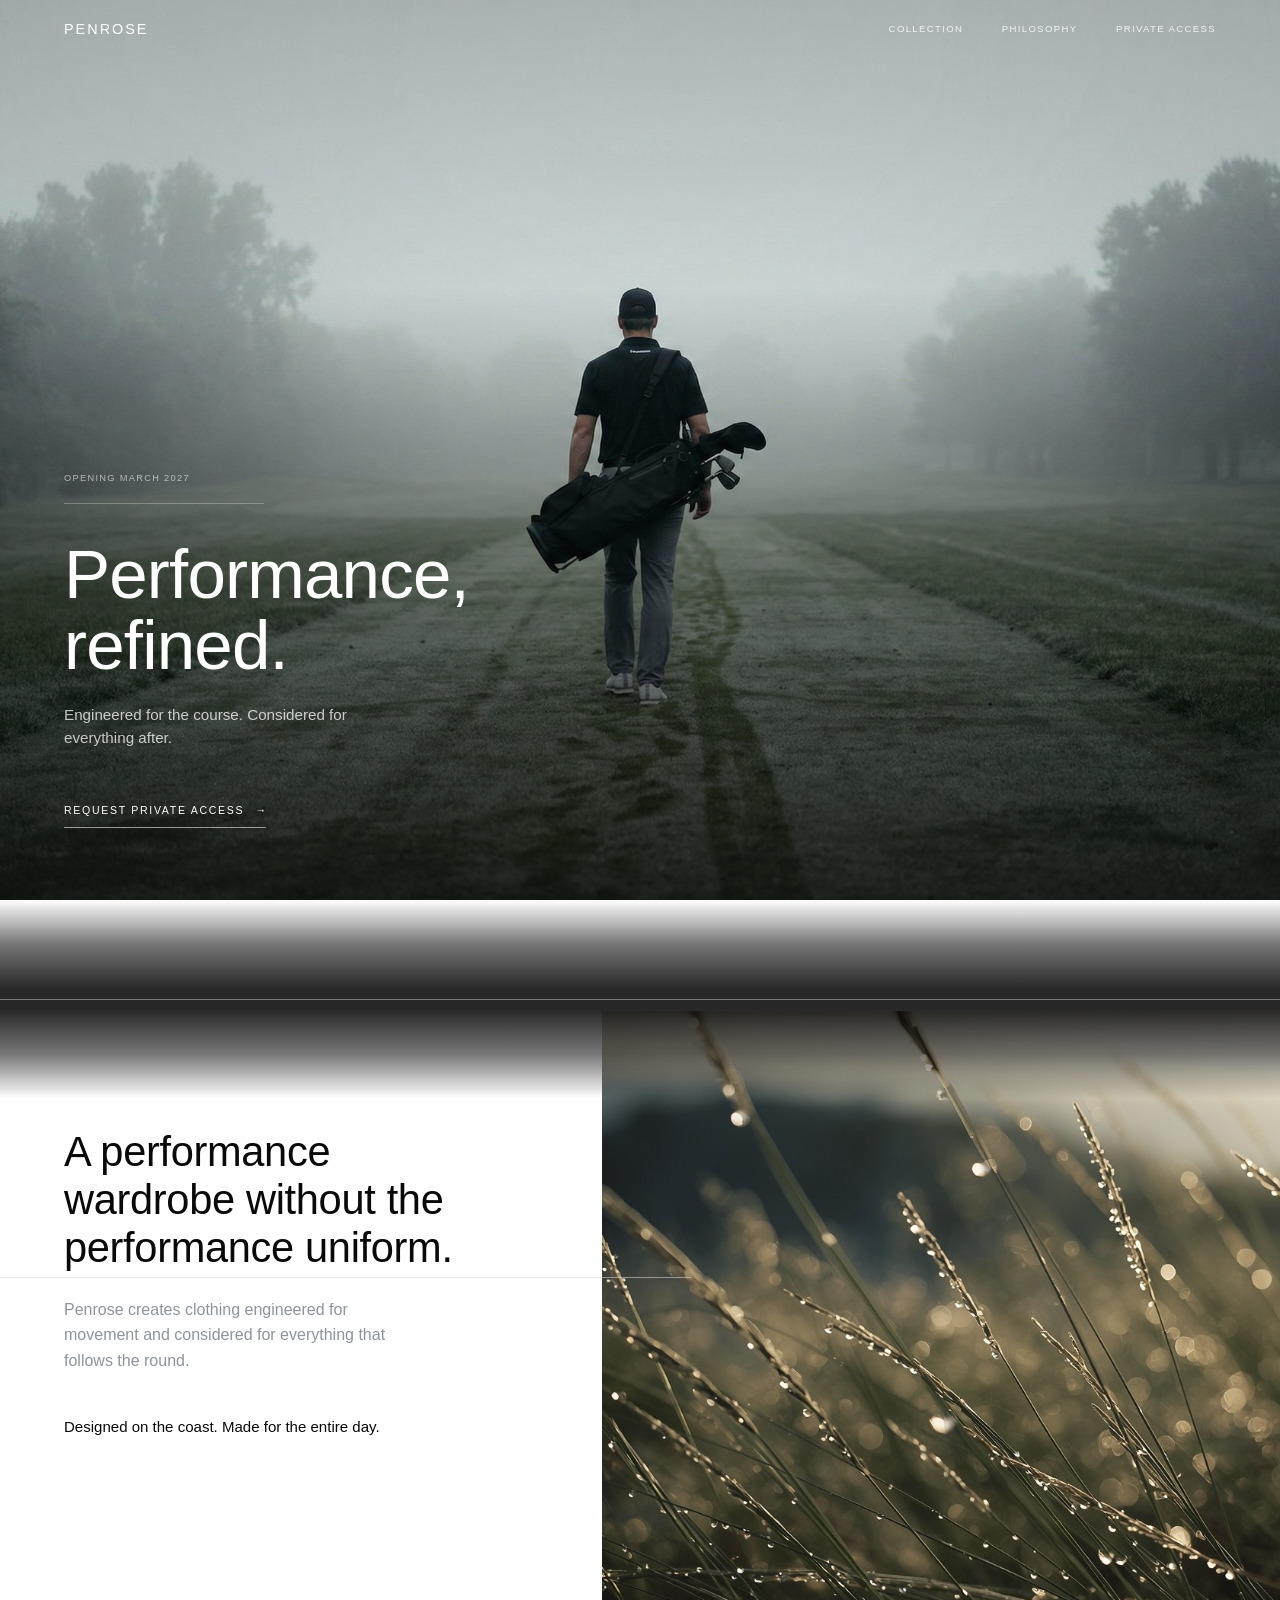
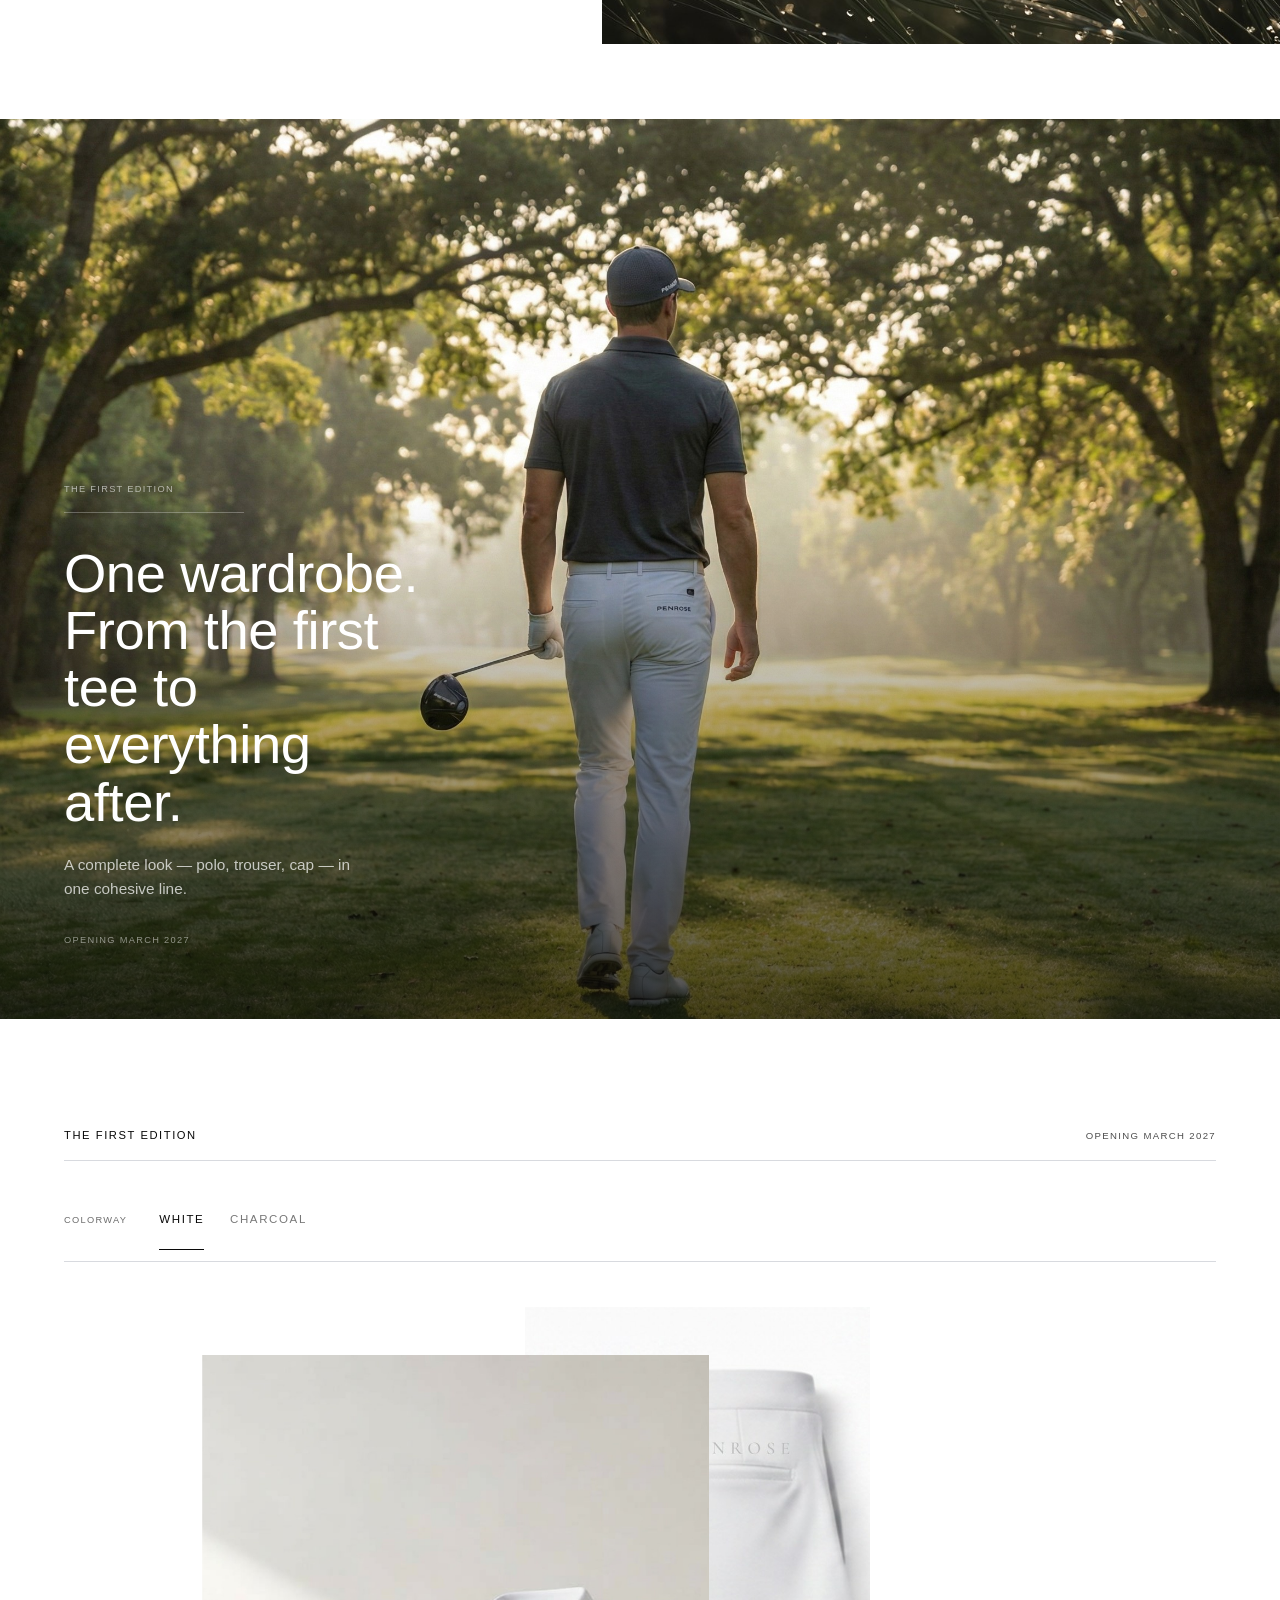
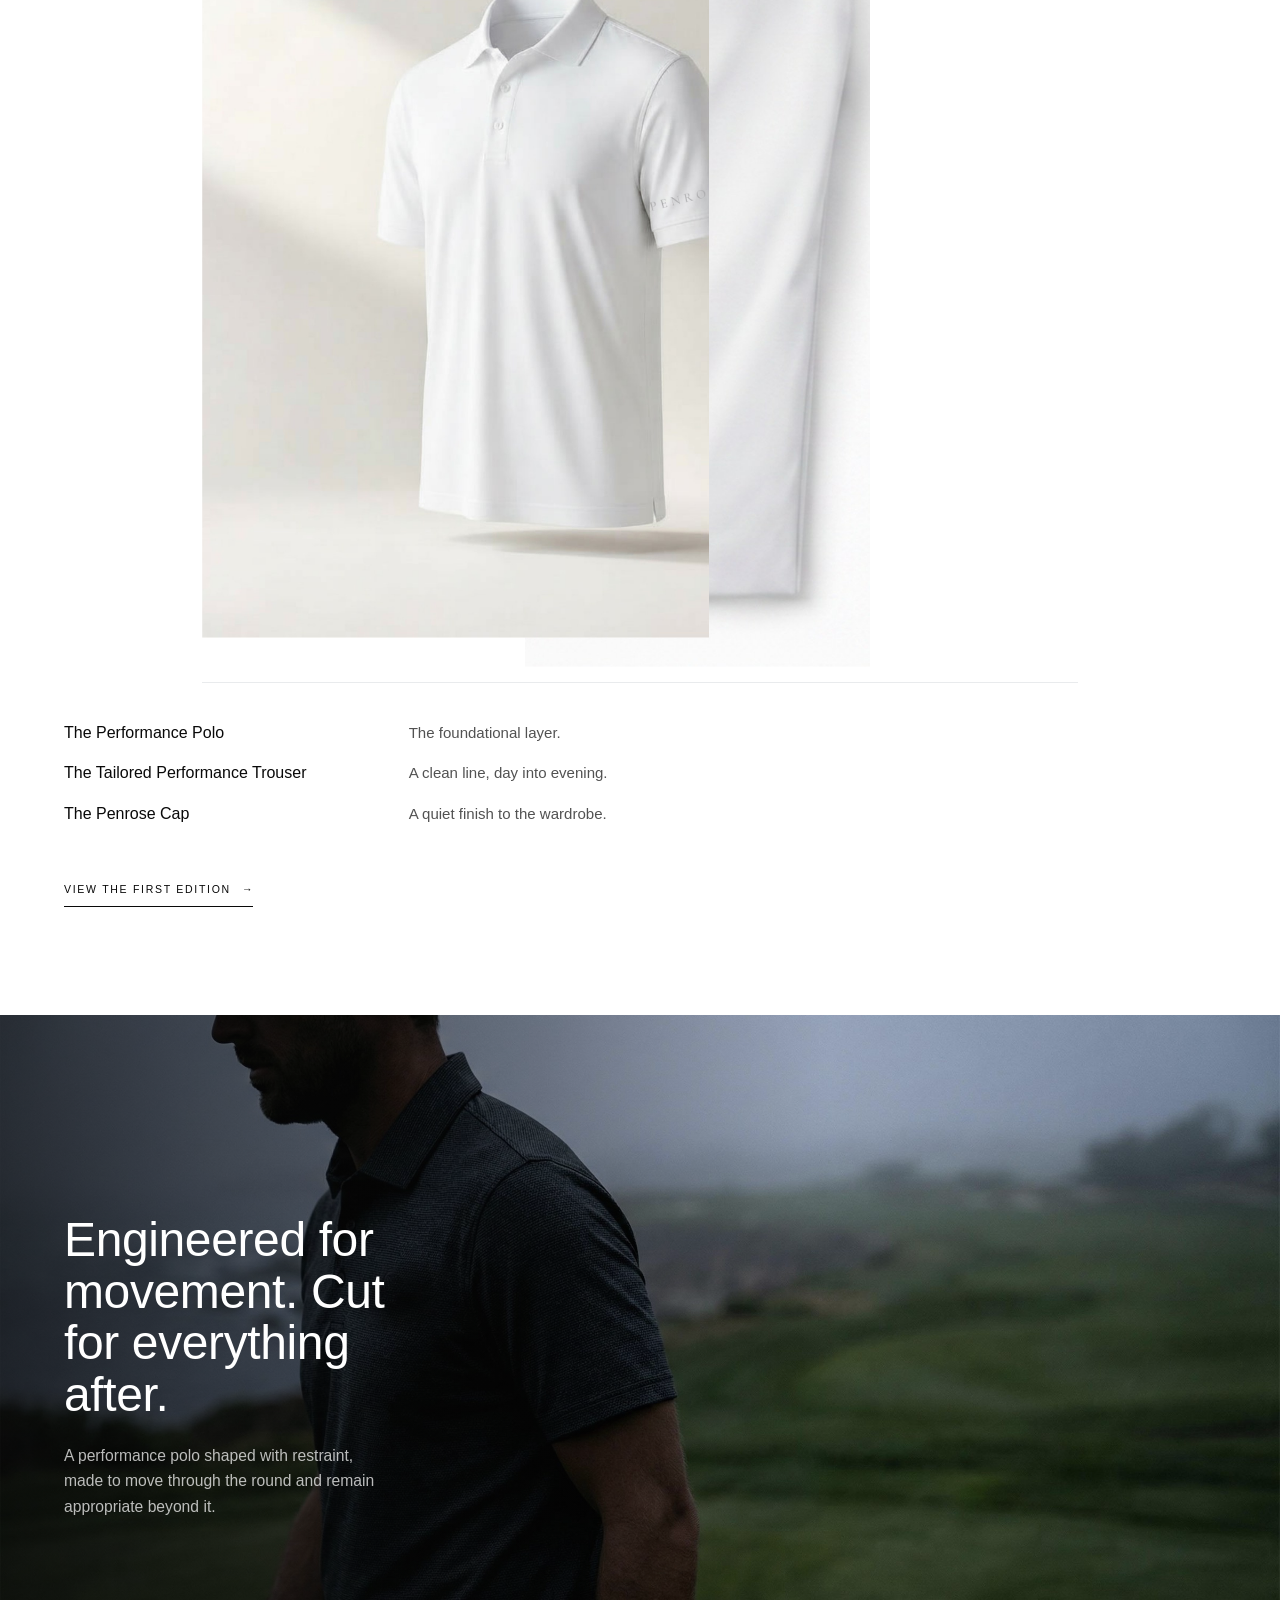
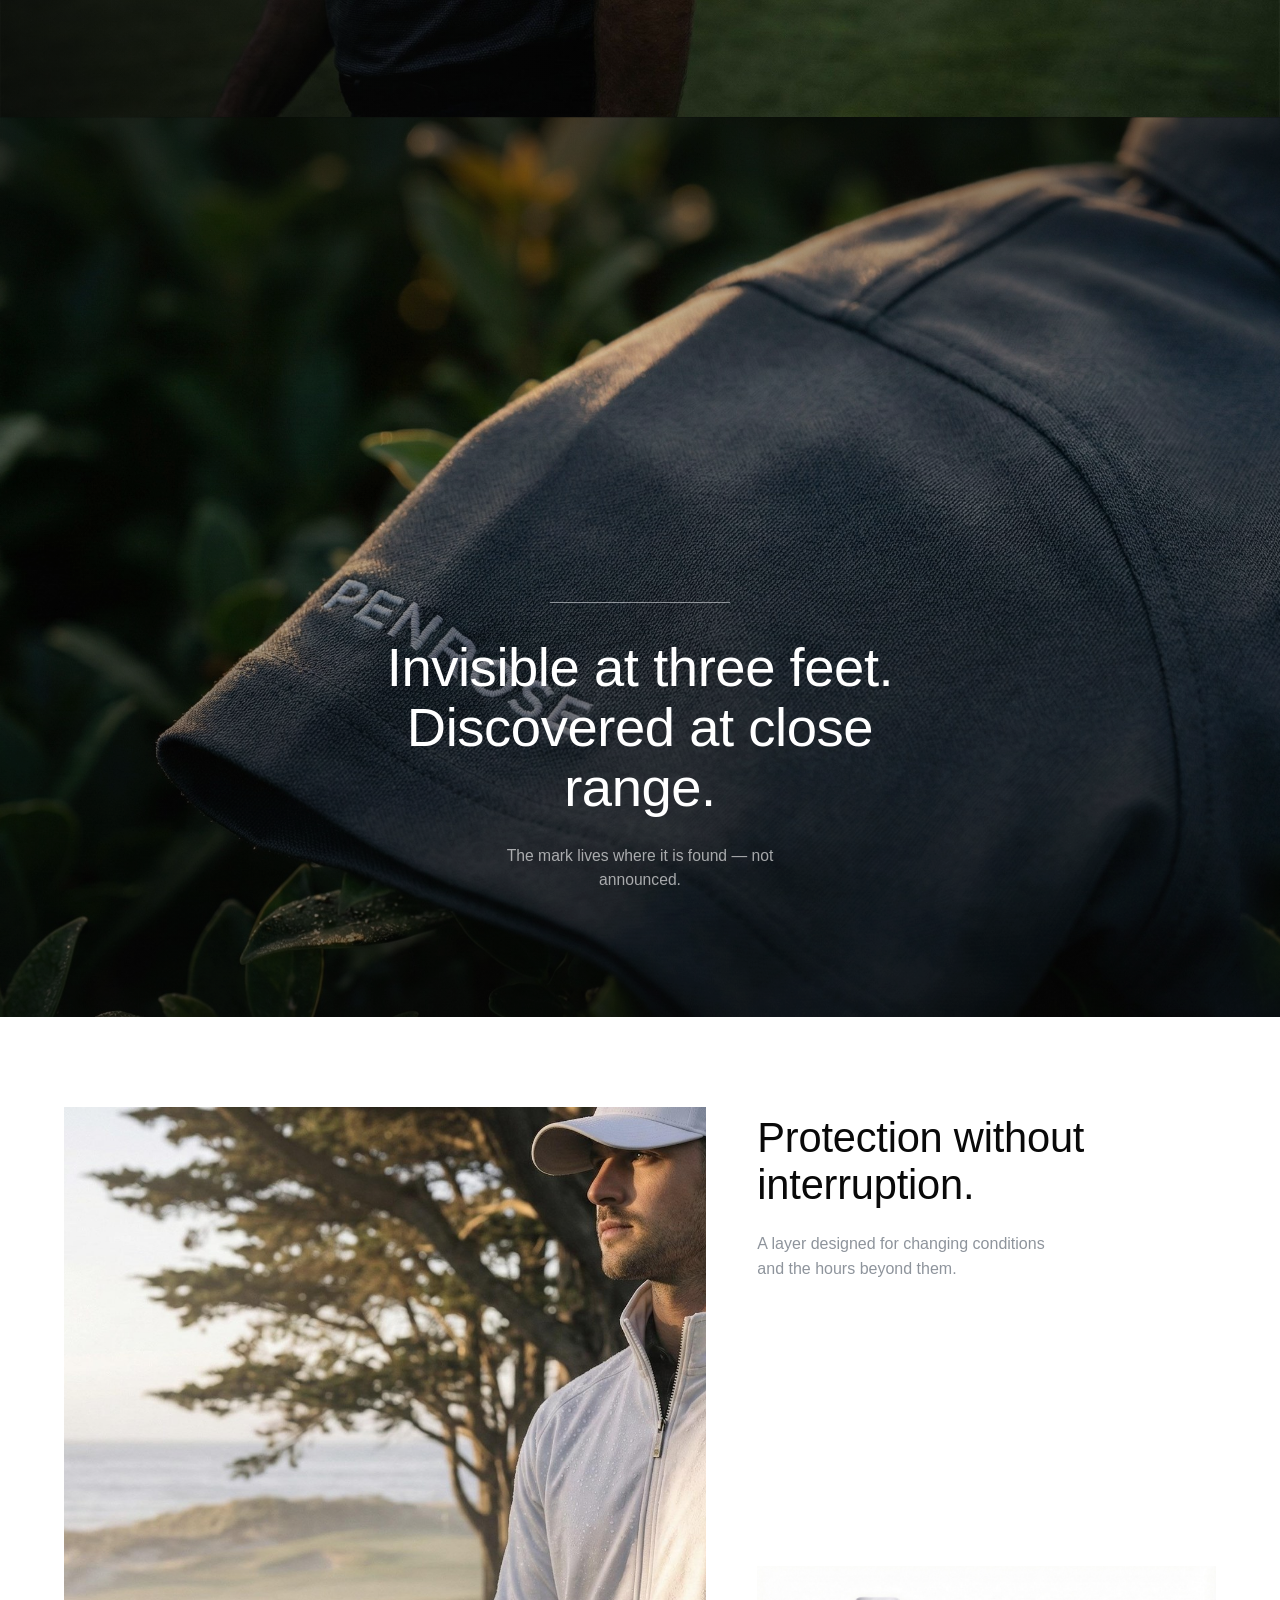
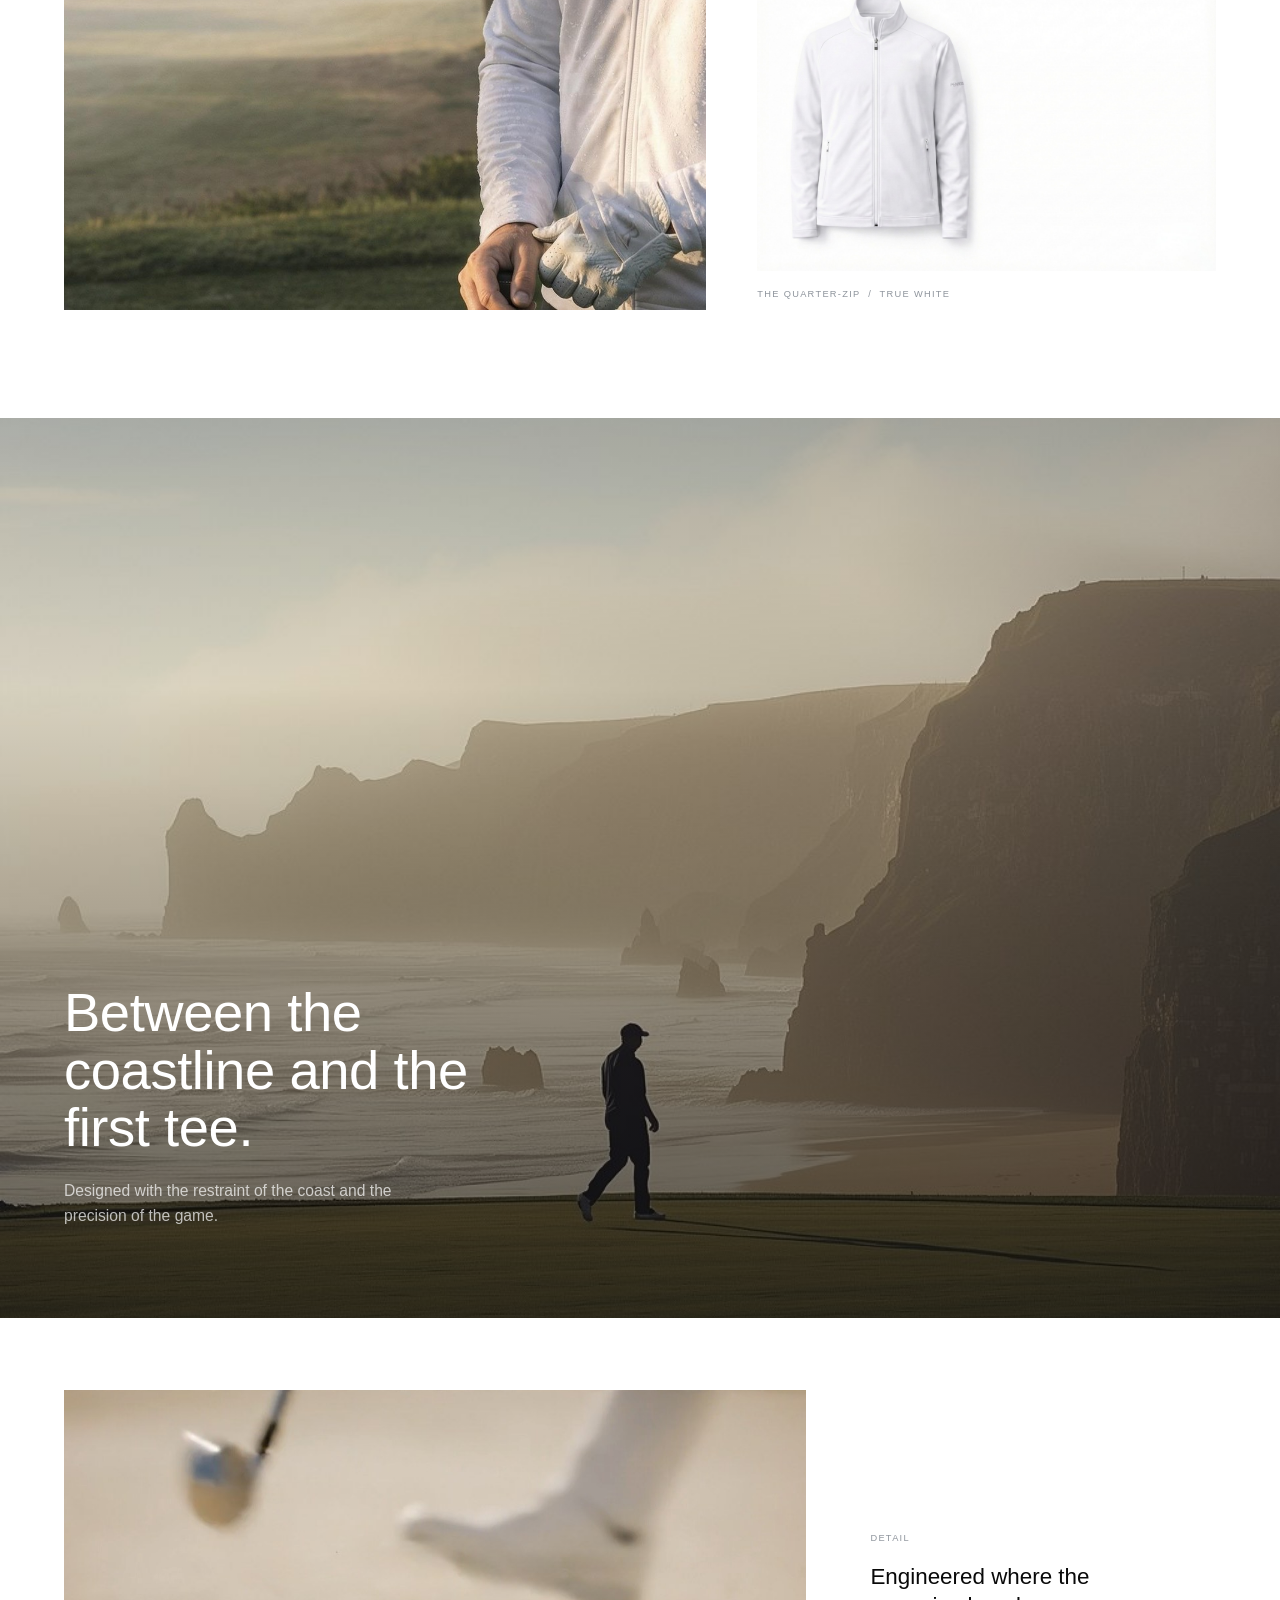
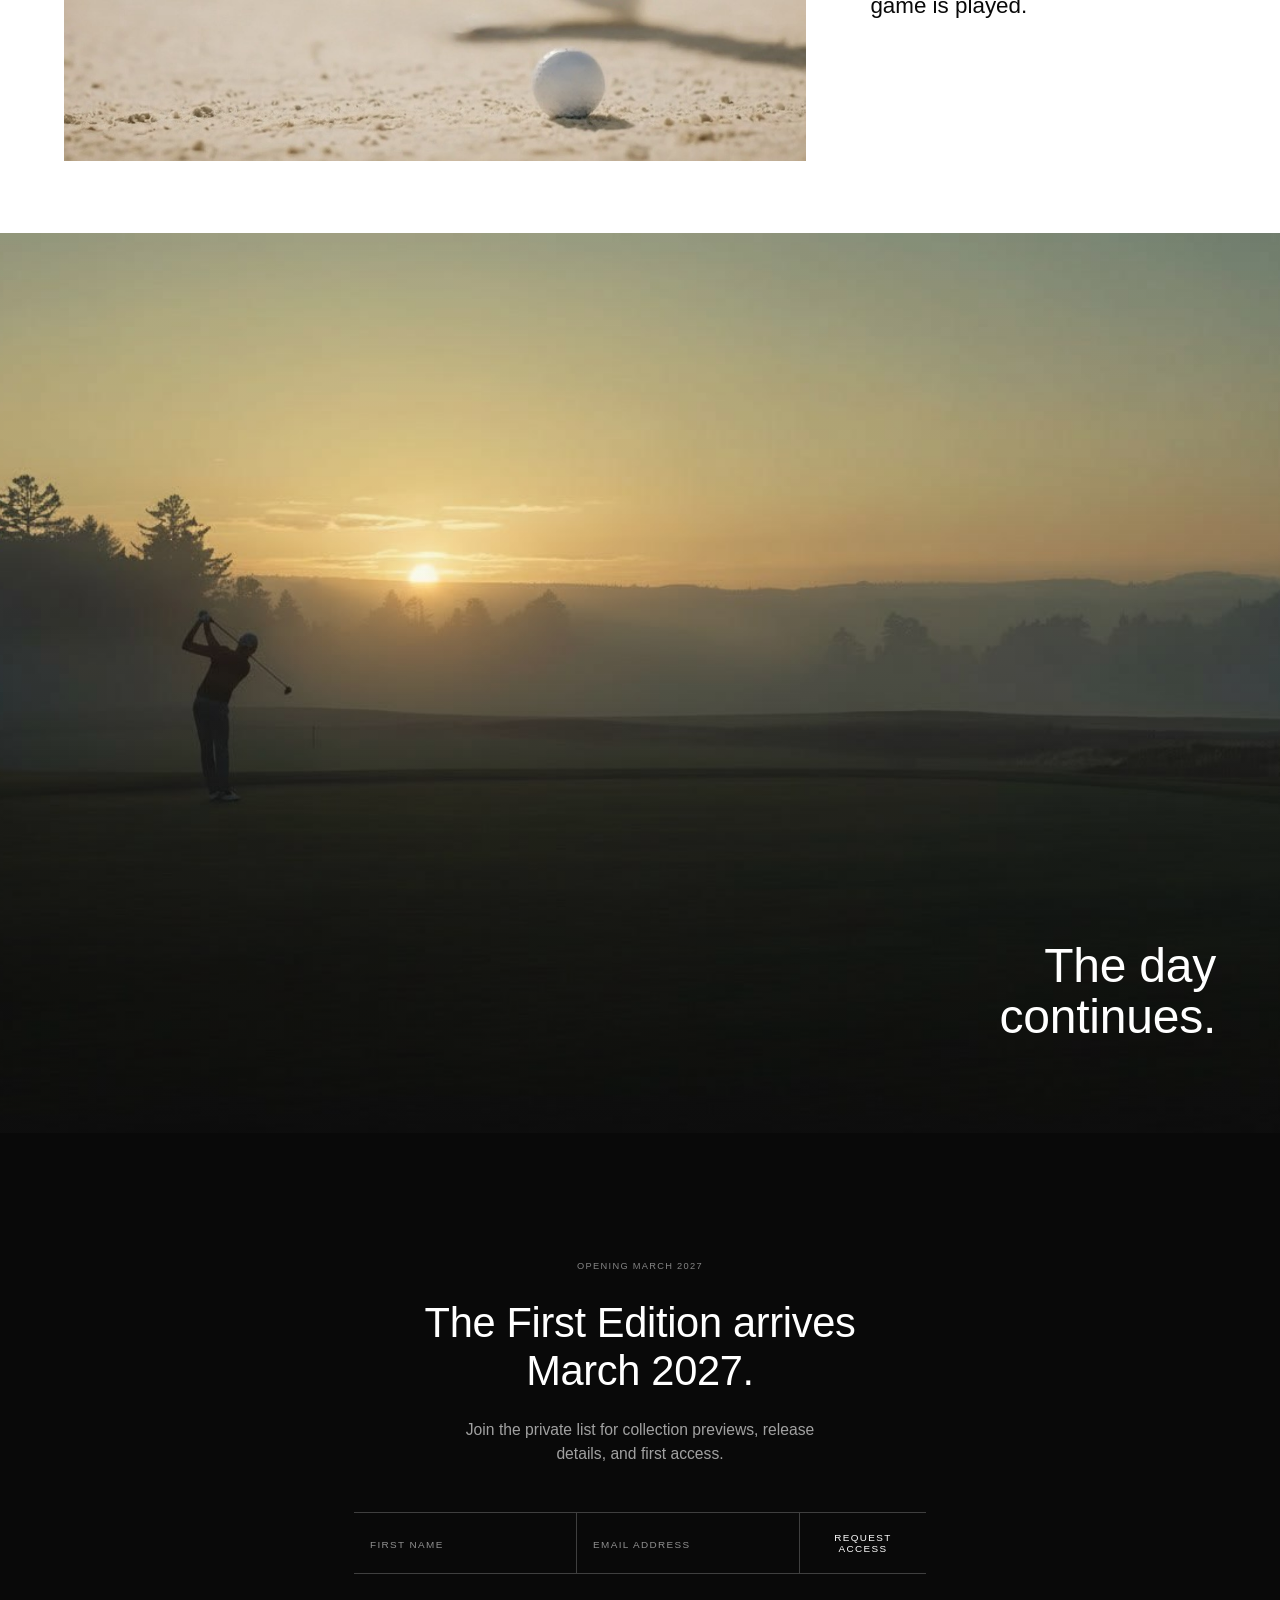
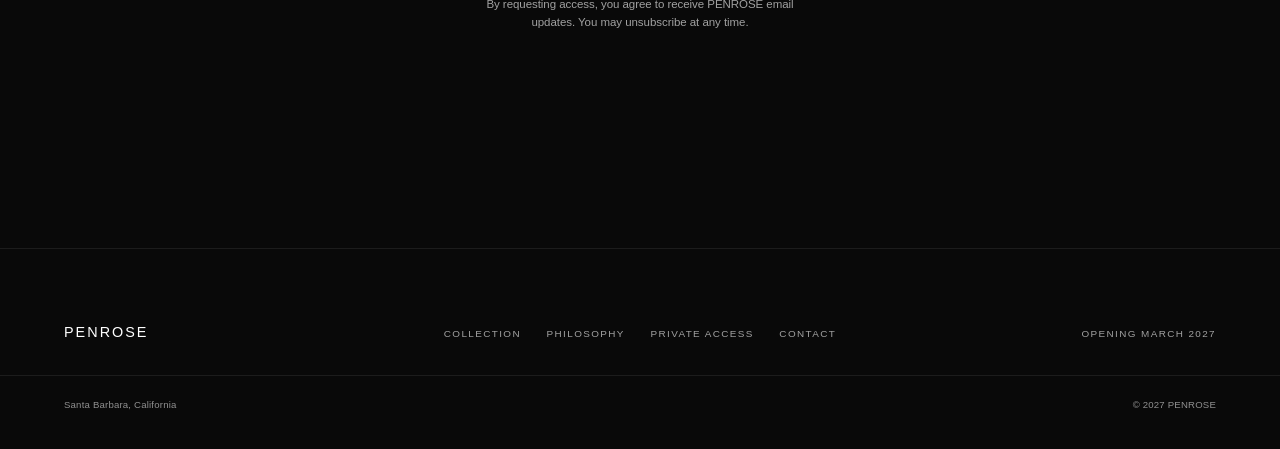
==== index.html @ fccb6ff7 "Add files via upload" ====
<!DOCTYPE html>
<html lang="en">
<head>
<meta charset="UTF-8">
<meta name="viewport" content="width=device-width, initial-scale=1.0, viewport-fit=cover">
<meta name="theme-color" content="#090909">
<title>PENROSE — Performance, refined.</title>
<meta name="description" content="A performance wardrobe without the performance uniform. Penrose creates clothing engineered for movement and considered for everything that follows the round. Opening March 2027.">

<link rel="canonical" href="https://www.penroseatelier.com/">

<meta property="og:title" content="PENROSE — Opening March 2027">
<meta property="og:description" content="Engineered for the course. Considered for everything after.">
<meta property="og:type" content="website">
<meta property="og:url" content="https://www.penroseatelier.com/">
<meta property="og:site_name" content="PENROSE">
<meta property="og:locale" content="en_US">
<meta property="og:image" content="https://www.penroseatelier.com/images/hero-foggy-golfer.jpg">
<meta property="og:image:alt" content="A golfer at rest on a foggy fairway at first light.">
<meta name="twitter:card" content="summary_large_image">

<!-- Inline SVG favicon — a single near-black square, zero extra network requests -->
<link rel="icon" href="data:image/svg+xml,%3Csvg%20xmlns%3D%22http%3A%2F%2Fwww.w3.org%2F2000%2Fsvg%22%20viewBox%3D%220%200%2032%2032%22%3E%3Crect%20width%3D%2232%22%20height%3D%2232%22%20fill%3D%22%23090909%22%2F%3E%3Ctext%20x%3D%2216%22%20y%3D%2222%22%20text-anchor%3D%22middle%22%20font-family%3D%22Helvetica%2CArial%2Csans-serif%22%20font-size%3D%2214%22%20font-weight%3D%22500%22%20letter-spacing%3D%220.5%22%20fill%3D%22%23ffffff%22%3EP%3C%2Ftext%3E%3C%2Fsvg%3E">

<!-- Only the hero image is preloaded (LCP asset). All <img> tags below the fold carry
     loading="lazy". Several full-bleed sections (Wardrobe, Performance Polo, Close Range,
     Coastal, Closing) use CSS background-images — those cannot be lazy-loaded via the
     loading attribute; the browser fetches them when the containing element is painted. -->
<link rel="preload" as="image" href="images/hero-foggy-golfer.jpg" fetchpriority="high">

<style>
/* =============================================================
   PENROSE — Phase One (corrected)
   Sections 1–5 only. Native scroll, no external deps.
   ============================================================= */

:root {
  --white:      #FFFFFF;
  --near-black: #090909;
  --charcoal:   #202124;
  --cool-gray:  #D8DADF;
  --deep-navy:  #101827;
  --steel:      #8E949C;

  --paper: var(--white);
  --ink:   var(--near-black);
  --muted: var(--steel);
  --line:  var(--cool-gray);

  --font: 'Penrose Sans', -apple-system, BlinkMacSystemFont, 'SF Pro Text',
          'Segoe UI', 'Helvetica Neue', Helvetica, Arial, sans-serif;

  --ease: cubic-bezier(0.16, 1, 0.3, 1);
  --gutter: clamp(1.4rem, 5vw, 4rem);
  --max:    1440px;
}

*, *::before, *::after { box-sizing: border-box; margin: 0; padding: 0; }
html { -webkit-text-size-adjust: 100%; scroll-behavior: smooth; }         /* smooth anchor scroll — reduced-motion resets to auto below */
body {
  font-family: var(--font);
  font-weight: 400;
  color: var(--ink);
  background: var(--paper);
  line-height: 1.55;
  -webkit-font-smoothing: antialiased;
  -moz-osx-font-smoothing: grayscale;
  overflow-x: clip;
}
::selection { background: var(--near-black); color: var(--white); }
img { display: block; max-width: 100%; height: auto; }
button, input { font-family: inherit; }

section { position: relative; }
.wrap { max-width: var(--max); margin: 0 auto; padding: 0 var(--gutter); }

.reveal {
  opacity: 0; transform: translateY(16px);
  transition: opacity 0.9s var(--ease), transform 0.9s var(--ease);
}
.reveal.in { opacity: 1; transform: none; }

.cta {
  display: inline-flex; align-items: center; gap: 0.7rem;
  font-size: 0.66rem; font-weight: 500;
  letter-spacing: 0.16em; text-transform: uppercase;
  color: var(--ink); text-decoration: none;
  padding: 0.85rem 0 0.55rem;
  border-bottom: 1px solid var(--ink);
  transition: gap 0.4s var(--ease);
}
.cta:hover, .cta:focus-visible { gap: 1.1rem; outline: none; }
.cta .ar { transition: transform 0.4s var(--ease); letter-spacing: 0; }
.cta:hover .ar, .cta:focus-visible .ar { transform: translateX(4px); }
.cta.on-dark { color: var(--white); border-color: rgba(255, 255, 255, 0.55); }
.cta.on-dark:hover, .cta.on-dark:focus-visible { border-color: var(--white); }

/* =============================================================
   1 · NAV
   ============================================================= */
.nav {
  position: fixed; top: 0; left: 0; right: 0; z-index: 200;
  display: flex; justify-content: space-between; align-items: center;
  padding: 1.35rem var(--gutter);
  transition: color 0.35s var(--ease);
  color: var(--white);
  pointer-events: none;
}
.nav > * { pointer-events: auto; }
.nav--dark { color: var(--ink); }
.nav-mark {
  font-size: 0.9rem; font-weight: 500;
  letter-spacing: 0.14em; text-transform: uppercase;
  text-decoration: none; color: inherit; line-height: 1;
}
.nav-links { display: flex; gap: clamp(1.6rem, 3vw, 2.6rem); align-items: center; }
.nav-links a {
  color: inherit; text-decoration: none;
  font-size: 0.6rem; font-weight: 500;
  letter-spacing: 0.14em; text-transform: uppercase;
  opacity: 0.85; transition: opacity 0.3s;
}
.nav-links a:hover, .nav-links a:focus-visible { opacity: 1; outline: none; }
.menu-btn {
  display: none; background: none; border: none; cursor: pointer;
  color: inherit; font-size: 0.6rem; font-weight: 500;
  letter-spacing: 0.14em; text-transform: uppercase;
  padding: 0.85rem 0.4rem;                                              /* min 44×44 touch target when active on mobile */
  min-height: 44px;
}
.mobile-menu {
  position: fixed; inset: 0; z-index: 300;
  background: var(--near-black); color: var(--white);
  display: flex; flex-direction: column; justify-content: center; align-items: center;
  gap: 2.2rem; opacity: 0; visibility: hidden;
  transition: opacity 0.5s var(--ease), visibility 0s linear 0.5s;           /* visibility snaps hidden AT END of close */
}
.mobile-menu.open {
  opacity: 1; visibility: visible;
  transition: opacity 0.5s var(--ease), visibility 0s linear 0s;             /* visibility snaps visible IMMEDIATELY so focus can land */
}
.mobile-menu a {
  color: var(--white); text-decoration: none;
  font-size: 1.75rem; font-weight: 300; letter-spacing: -0.005em;
}
.mobile-menu .close {
  position: absolute; top: 1.4rem; right: var(--gutter);
  background: none; border: none; cursor: pointer; color: var(--white);
  font-size: 0.6rem; font-weight: 500;
  letter-spacing: 0.14em; text-transform: uppercase;
  padding: 0.85rem 0.4rem; min-height: 44px;                                 /* 44×44 touch target */
}
.mobile-menu .foot-note {
  position: absolute; bottom: 1.6rem; left: 50%; transform: translateX(-50%);
  color: rgba(255, 255, 255, 0.55);                                          /* AA on near-black — bumped from 0.42 */
  font-size: 0.56rem; letter-spacing: 0.14em; text-transform: uppercase;
}

/* =============================================================
   2 · HERO — approved image, restrained lower-left copy, subtle scale
   ============================================================= */
.hero {
  position: relative;
  min-height: 100svh;
  overflow: hidden;
  background: var(--near-black);
  color: var(--white);
  display: flex; align-items: flex-end;
  padding: 0 var(--gutter) clamp(3.5rem, 8vh, 5.5rem);
}
.hero-media {
  position: absolute; inset: 0;
  background: url('images/hero-foggy-golfer.jpg') center 42%/cover no-repeat;
  transform-origin: center 42%;
  will-change: transform;
  transition: transform 0.05s linear;
}
.hero-media::after {
  content: ''; position: absolute; inset: 0;
  background:
    linear-gradient(180deg, rgba(9,9,9,0.18) 0%, rgba(9,9,9,0) 32%, rgba(9,9,9,0.72) 100%);
}
.hero-inner {
  position: relative; z-index: 5;
  max-width: 46ch;
}
.hero-launch {
  display: inline-block;
  font-size: 0.58rem; font-weight: 500;
  letter-spacing: 0.14em; text-transform: uppercase;
  color: rgba(255, 255, 255, 0.6);
  padding-bottom: 1.1rem;
  border-bottom: 1px solid rgba(255, 255, 255, 0.28);
  margin-bottom: 2.2rem;
  min-width: 200px;
}
.hero-headline {
  font-weight: 300;
  font-size: clamp(2.4rem, 5.4vw, 4.4rem);
  line-height: 1.02;
  letter-spacing: -0.012em;
}
.hero-sub {
  margin-top: 1.4rem;
  font-size: clamp(0.95rem, 1.15vw, 1.05rem);
  font-weight: 400;
  color: rgba(255, 255, 255, 0.75);
  max-width: 34ch;
  line-height: 1.55;
}
.hero-action { margin-top: 2.4rem; }

/* Penrose Reveal — shallow architectural seam plane.
   22vh tall. Fixed-position at bottom of viewport. Uses a gradient background
   with soft edges (fades to transparent at top and bottom) so it reads as an
   atmospheric shift, not an opaque rectangle. Passes briefly through the
   viewport as the hero exits — hero content and grass content stay partially
   visible above and below the plane throughout the transition. No hold. */
.reveal-plane {
  position: fixed;
  left: 0; right: 0;
  bottom: 0;
  height: 22vh;
  background: linear-gradient(180deg,
    rgba(9, 9, 9, 0)      0%,
    rgba(9, 9, 9, 0.55)  22%,
    rgba(9, 9, 9, 0.88)  45%,
    rgba(9, 9, 9, 0.88)  55%,
    rgba(9, 9, 9, 0.55)  78%,
    rgba(9, 9, 9, 0)    100%);
  transform: translateY(22vh);
  will-change: transform;
  z-index: 120;
  pointer-events: none;
}
/* Thin cool-gray hairline at the plane's center — architectural detail
   that reads as a considered seam rather than a rendered box. */
.reveal-plane::before {
  content: ''; position: absolute; left: 0; right: 0;
  top: 50%;
  height: 1px;
  background: rgba(216, 218, 223, 0.45);
}

/* =============================================================
   3 · BRAND STATEMENT + ATMOSPHERE — asymmetric composition
   Image extends off the right, copy floats left with negative space,
   partial overlap in the middle.
   ============================================================= */
.statement {
  position: relative;
  padding: clamp(9rem, 20vh, 15rem) 0 clamp(7rem, 16vh, 11rem);
  background: var(--white);
  overflow: hidden;
}
.statement .stage {
  position: relative;
  max-width: var(--max);
  margin: 0 auto;
  padding: 0 var(--gutter);
  min-height: clamp(360px, 55vh, 620px);
}
.statement-media {
  position: absolute;
  top: -14%;
  right: -8vw;                 /* bleeds off right */
  width: min(66vw, 780px);
  height: 128%;
  z-index: 1;
  overflow: hidden;
}
.statement-media img {
  width: 100%; height: 100%;
  object-fit: cover; object-position: center;
  transform: scale(1.02);
  transition: transform 1.6s var(--ease);
}
.statement.in .statement-media img { transform: scale(1); }

/* Precision line — thin cool-gray hairline behind the image, extending
   from left edge across, adds architectural rhythm. */
.statement::before {
  content: ''; position: absolute;
  top: 46%; left: 0; right: 46%;
  height: 1px; background: var(--cool-gray);
  opacity: 0.55;
  z-index: 2;
}

.statement-copy {
  position: relative;
  z-index: 3;
  max-width: 44ch;
  padding-top: clamp(1rem, 6vh, 3rem);
}
.statement-copy h2 {
  font-weight: 300;
  font-size: clamp(1.7rem, 3.4vw, 2.6rem);
  line-height: 1.16;
  letter-spacing: -0.008em;
  color: var(--ink);
  max-width: 22ch;
}
.statement-copy p {
  margin-top: 1.5rem;
  color: var(--muted);
  font-size: 1rem;
  line-height: 1.6;
  max-width: 40ch;
}
.statement-copy .p-tail {
  margin-top: 2.6rem;
  color: var(--ink);
  font-weight: 400;
  font-size: 0.94rem;
  max-width: 40ch;
}

/* =============================================================
   4 · COMPLETE WARDROBE — full-viewport lifestyle with distinct
   continuity to First Edition below.
   ============================================================= */
.wardrobe {
  position: relative;
  min-height: 100svh;
  color: var(--white);
  overflow: visible;
  display: flex; align-items: flex-end;
  padding: 0 var(--gutter) clamp(3.5rem, 8vh, 5.5rem);
  background: var(--near-black);
}
.wardrobe-media {
  position: absolute; inset: 0;
  background: url('images/lifestyle-white-full-look.jpg') center 30%/cover no-repeat;
  will-change: transform;
}
.wardrobe-media::after {
  content: ''; position: absolute; inset: 0;
  background:
    linear-gradient(180deg, rgba(9,9,9,0) 0%, rgba(9,9,9,0) 42%, rgba(9,9,9,0.72) 100%);
}
.wardrobe-inner {
  position: relative; z-index: 5;
  max-width: 40ch;
}
.wardrobe-eyebrow {
  display: inline-block;
  font-size: 0.58rem; font-weight: 500;
  letter-spacing: 0.14em; text-transform: uppercase;
  color: rgba(255, 255, 255, 0.6);
  padding-bottom: 1rem;
  border-bottom: 1px solid rgba(255, 255, 255, 0.28);
  margin-bottom: 2rem;
  min-width: 180px;
}
.wardrobe h2 {
  font-weight: 300;
  font-size: clamp(2rem, 4.4vw, 3.4rem);
  line-height: 1.05;
  letter-spacing: -0.008em;
}
.wardrobe .sub {
  margin-top: 1.4rem;
  font-size: 0.96rem; font-weight: 400;
  color: rgba(255, 255, 255, 0.72);
  max-width: 34ch;
}
.wardrobe .launch {
  margin-top: 2rem;
  font-size: 0.58rem; font-weight: 500;
  letter-spacing: 0.14em; text-transform: uppercase;
  color: rgba(255, 255, 255, 0.5);
}

/* Wardrobe→FirstEdition continuity removed after review — the previous
   near-black rectangle read as a rendered box rather than an intentional
   architectural overlap. Phase Two will introduce a considered spatial
   link if one is needed once the full page composition is present. */

/* =============================================================
   5 · FIRST EDITION — one composed wardrobe stage, no cards
   Products overlap, share one continuous visual field.
   ============================================================= */
.first-edition {
  position: relative;
  padding: clamp(6rem, 12vh, 10rem) 0 clamp(6rem, 12vh, 9rem);
  background: var(--white);
  color: var(--ink);
  transition: background 0.7s var(--ease), color 0.7s var(--ease);
  overflow: hidden;
}
.first-edition[data-state="charcoal"] {
  background: var(--near-black);
  color: var(--white);
}

.fe-head {
  display: flex; justify-content: space-between; align-items: baseline;
  gap: 2rem;
  padding-bottom: 1rem;
  margin-bottom: clamp(2rem, 4vh, 3rem);
  border-bottom: 1px solid var(--line);
  transition: border-color 0.7s var(--ease);
}
.first-edition[data-state="charcoal"] .fe-head { border-bottom-color: rgba(255, 255, 255, 0.18); }
.fe-head-l { font-size: 0.7rem; font-weight: 500; letter-spacing: 0.14em; text-transform: uppercase; }
.fe-head-r { font-size: 0.6rem; font-weight: 500; letter-spacing: 0.14em; text-transform: uppercase; opacity: 0.72; }

/* Colorway toggle */
.fe-toggle {
  display: flex; align-items: baseline; gap: 2rem;
  padding-bottom: 1.2rem;
  border-bottom: 1px solid var(--line);
  margin-bottom: clamp(2.4rem, 5vh, 3.6rem);
  transition: border-color 0.7s var(--ease);
}
.first-edition[data-state="charcoal"] .fe-toggle { border-bottom-color: rgba(255, 255, 255, 0.18); }
.fe-toggle .label {
  font-size: 0.58rem; font-weight: 500;
  letter-spacing: 0.14em; text-transform: uppercase; opacity: 0.6;
}
.fe-toggle .options { display: flex; gap: 1.6rem; }
.fe-toggle button {
  background: none; border: none; cursor: pointer; color: inherit;
  font-size: 0.72rem; font-weight: 500;
  letter-spacing: 0.14em; text-transform: uppercase;
  padding: 0.3rem 0;
  opacity: 0.55;
  transition: opacity 0.4s var(--ease);
  position: relative;
  min-height: 44px;                                                          /* touch-target parity with Collection */
}
.fe-toggle button::after {
  content: ''; position: absolute; left: 0; right: 0; bottom: -0.55rem;
  height: 1px; background: currentColor;
  transform: scaleX(0); transform-origin: left;
  transition: transform 0.5s var(--ease);
}
.fe-toggle button:hover { opacity: 0.9; }
.fe-toggle button[aria-selected="true"] { opacity: 1; }
.fe-toggle button[aria-selected="true"]::after { transform: scaleX(1); }
.fe-toggle button:focus-visible { outline: 1px solid currentColor; outline-offset: 6px; }

/* Composed stage — one shared visual field. Products absolutely-positioned
   inside a single container, overlapping each other. No card boundaries. */
.fe-stage {
  position: relative;
  max-width: 1180px;
  margin: 0 auto;
  aspect-ratio: 6 / 5;
}

/* Product layers — each is a floating element inside the shared field */
.fe-product {
  position: absolute;
  overflow: hidden;
}
.fe-product img {
  position: absolute; inset: 0;
  width: 100%; height: 100%;
  object-fit: cover;
  transition: clip-path 0.75s var(--ease);
  will-change: clip-path;
}
.fe-product img[data-color="white"]    { clip-path: inset(0 0 0 0); }
.fe-product img[data-color="charcoal"] { clip-path: inset(0 0 0 100%); }
.first-edition[data-state="charcoal"] .fe-product img[data-color="white"]    { clip-path: inset(0 100% 0 0); }
.first-edition[data-state="charcoal"] .fe-product img[data-color="charcoal"] { clip-path: inset(0 0 0 0); }

/* Trouser — tall vertical element, partially behind polo */
.fe-trouser {
  left: 40%;
  top: 0;
  width: 30%;
  height: 100%;
  z-index: 1;
}
.fe-trouser img { object-position: center 22%; }

/* Polo — dominant, slightly left of center, in front of trouser */
.fe-polo {
  left: 12%;
  top: 5%;
  width: 44%;
  height: 92%;
  z-index: 3;
}
.fe-polo img { object-position: center; }

/* Cap — smaller, floating right */
.fe-cap {
  right: 4%;
  top: 20%;
  width: 22%;
  aspect-ratio: 4 / 3;
  z-index: 4;
}
.fe-cap img { object-position: center; }

/* Wardrobe reads as one — no borders, no shadows.
   A single thin precision line runs along the base of the stage
   as an architectural spine. */
.fe-stage::after {
  content: ''; position: absolute;
  left: 12%; right: 12%; bottom: -1rem;
  height: 1px;
  background: var(--line);
  opacity: 0.55;
  transition: background 0.7s var(--ease);
}
.first-edition[data-state="charcoal"] .fe-stage::after { background: rgba(255, 255, 255, 0.22); }

/* Product name list */
.fe-list {
  margin-top: clamp(3rem, 6vh, 4.4rem);
  display: grid;
  grid-template-columns: 1fr 1.4fr;
  gap: 1rem 3rem;
  max-width: 760px;
}
.fe-list .name { font-weight: 500; font-size: 1rem; }
.fe-list .note { font-weight: 400; font-size: 0.94rem; opacity: 0.7; }

.fe-action { margin-top: clamp(2.2rem, 4.5vh, 3.2rem); }
.first-edition[data-state="charcoal"] .cta { color: var(--white); border-color: rgba(255, 255, 255, 0.55); }
.first-edition[data-state="charcoal"] .cta:hover,
.first-edition[data-state="charcoal"] .cta:focus-visible { border-color: var(--white); }

/* =============================================================
   PHASE TWO
   ============================================================= */

/* 6 · PERFORMANCE POLO LIFESTYLE ---------------------------- */
.polo-lifestyle {
  position: relative;
  min-height: 78svh;
  color: var(--white);
  overflow: hidden;
  display: flex; align-items: center;
  padding: clamp(6rem, 12vh, 9rem) var(--gutter);
  background: var(--near-black);
}
.polo-lifestyle-media {
  position: absolute; inset: 0;
  background: url('images/lifestyle-charcoal-polo.jpg') center 35%/cover no-repeat;
}
.polo-lifestyle-media::after {
  content: ''; position: absolute; inset: 0;
  background:
    linear-gradient(90deg, rgba(9,9,9,0.72) 0%, rgba(9,9,9,0.35) 42%, rgba(9,9,9,0) 65%);
}
.polo-lifestyle-inner {
  position: relative; z-index: 5;
  max-width: 42ch;
}
.polo-lifestyle-inner h2 {
  font-weight: 300;
  font-size: clamp(1.85rem, 4vw, 3rem);
  line-height: 1.08;
  letter-spacing: -0.008em;
}
.polo-lifestyle-inner p {
  margin-top: 1.4rem;
  color: rgba(255, 255, 255, 0.72);
  font-size: 0.98rem;
  line-height: 1.6;
  max-width: 36ch;
}

/* 7 · CLOSE RANGE REVEAL ---------------------------- */
.close-range {
  position: relative;
  min-height: 100svh;
  color: var(--white);
  overflow: hidden;
  background: var(--near-black);
  display: flex; flex-direction: column; justify-content: center;
  padding: clamp(4rem, 10vh, 7rem) var(--gutter);
}
.close-range-media {
  position: absolute; inset: 0;
  background: url('images/polo-sleeve-embroidery.jpg') center 40%/cover no-repeat;
  filter: brightness(0.85);
  clip-path: inset(0 38% 0 38%);
  transition: clip-path 1.4s var(--ease);
  will-change: clip-path;
}
.close-range.in-view .close-range-media {
  clip-path: inset(0 0 0 0);
}
.close-range-media::after {
  content: ''; position: absolute; inset: 0;
  background: linear-gradient(180deg, rgba(9,9,9,0.45) 0%, rgba(9,9,9,0) 30%, rgba(9,9,9,0.55) 100%);
}
.close-range-inner {
  position: relative; z-index: 5;
  max-width: 60ch;
  margin: 0 auto;
  text-align: center;
  padding-top: clamp(30vh, 40vh, 45vh);
}
.close-range-inner .hairline {
  display: block; width: 0; height: 1px;
  background: rgba(216, 218, 223, 0.6);
  margin: 0 auto 2.2rem;
  transition: width 1.6s var(--ease);
}
.close-range.in-view .close-range-inner .hairline { width: 180px; }
.close-range-inner h2 {
  font-weight: 300;
  font-size: clamp(2rem, 4.4vw, 3.4rem);
  line-height: 1.1;
  letter-spacing: -0.008em;
  max-width: 22ch; margin: 0 auto;
}
.close-range-inner p {
  margin-top: 1.6rem;
  color: rgba(255, 255, 255, 0.62);
  font-size: 0.98rem;
  max-width: 34ch;
  margin-left: auto; margin-right: auto;
}

/* 8 · OUTERWEAR (QUARTER-ZIP) ---------------------------- */
.outerwear {
  position: relative;
  padding: clamp(5rem, 10vh, 8rem) 0 clamp(6rem, 12vh, 9rem);
  background: var(--white);
  color: var(--ink);
  overflow: hidden;
}
.outerwear .wrap {
  display: grid;
  grid-template-columns: 7fr 5fr;
  gap: clamp(2rem, 4vw, 3.4rem);
  align-items: stretch;
}
.outerwear-lifestyle {
  aspect-ratio: 4 / 5;
  background: url('images/quarter-zip-white-lifestyle.jpg') 55% 30%/cover no-repeat;    /* Approved crop — head, torso, jacket, coastal light in frame */
  min-height: 480px;
}
.outerwear-right {
  display: flex; flex-direction: column; justify-content: space-between;
  padding: 0.5rem 0;
}
.outerwear-copy h2 {
  font-weight: 300;
  font-size: clamp(1.7rem, 3.4vw, 2.6rem);
  line-height: 1.12;
  letter-spacing: -0.005em;
  max-width: 18ch;
}
.outerwear-copy p {
  margin-top: 1.4rem;
  color: var(--muted);
  font-size: 1rem;
  line-height: 1.6;
  max-width: 34ch;
}
.outerwear-studio {
  margin-top: 2.4rem;
  aspect-ratio: 3 / 2;
  background: var(--cool-gray) url('images/quarter-zip-white-studio.jpg') center/cover no-repeat;
  min-height: 200px;
}
.outerwear-tag {
  margin-top: 1rem;
  font-size: 0.58rem; font-weight: 500;
  letter-spacing: 0.14em; text-transform: uppercase;
  color: var(--muted);
}

/* 9 · COASTAL PHILOSOPHY ---------------------------- */
.coastal {
  position: relative;
  min-height: 100svh;
  color: var(--white);
  overflow: hidden;
  display: flex; align-items: flex-end;
  padding: 0 var(--gutter) clamp(4rem, 10vh, 6rem);
  background: var(--near-black);
}
.coastal-media {
  position: absolute; inset: 0;
  background: url('images/lifestyle-golfer-cliffs.jpg') center 40%/cover no-repeat;
}
.coastal-media::after {
  content: ''; position: absolute; inset: 0;
  background: linear-gradient(180deg, rgba(9,9,9,0.14) 0%, rgba(9,9,9,0) 30%, rgba(9,9,9,0.55) 100%);
}
.coastal-inner {
  position: relative; z-index: 5;
  max-width: 48ch;
}
.coastal-inner h2 {
  font-weight: 300;
  font-size: clamp(2rem, 4.6vw, 3.4rem);
  line-height: 1.06;
  letter-spacing: -0.008em;
  max-width: 20ch;
}
.coastal-inner p {
  margin-top: 1.4rem;
  color: rgba(255, 255, 255, 0.7);
  font-size: 0.98rem;
  max-width: 38ch;
}

/* 10 · GOLF DETAIL INSERT ---------------------------- */
.golf-detail {
  position: relative;
  padding: clamp(4rem, 8vh, 6rem) 0;
  background: var(--white);
  color: var(--ink);
}
.golf-detail .wrap {
  display: grid;
  grid-template-columns: 8fr 4fr;
  gap: clamp(1.6rem, 3vw, 2.6rem);
  align-items: center;
}
.golf-detail-media {
  aspect-ratio: 20 / 10;                                                 /* slightly narrower than source (22:10) so cover crops the right edge where a stray object sits */
  background: url('images/detail-bunker-ball.jpg') 40% 50%/cover no-repeat;
  background-size: 112% auto;                                            /* subtle zoom so the ball reads as the focal point */
}
.golf-detail-copy {
  padding-left: clamp(0.5rem, 2vw, 2rem);
}
.golf-detail-copy .n {
  display: block;
  font-size: 0.58rem; font-weight: 500;
  letter-spacing: 0.14em; text-transform: uppercase;
  color: var(--muted);
  margin-bottom: 1rem;
}
.golf-detail-copy h3 {
  font-weight: 400;
  font-size: clamp(1.1rem, 1.8vw, 1.4rem);
  line-height: 1.3;
  color: var(--ink);
  max-width: 22ch;
}

/* 11 · CLOSING CAMPAIGN ---------------------------- */
.closing {
  position: relative;
  min-height: 100svh;
  color: var(--white);
  overflow: hidden;
  display: flex; align-items: flex-end;
  padding: 0 var(--gutter) clamp(4rem, 10vh, 6rem);
  background: var(--near-black);
}
.closing-media {
  position: absolute; inset: 0;
  background: url('images/closing-sunset-golfer.jpg') 18% 40%/cover no-repeat;   /* shift focal point left so the golfer + club stay in frame at any width */
}
.closing-media::after {
  content: ''; position: absolute; inset: 0;
  background: linear-gradient(180deg, rgba(9,9,9,0.05) 0%, rgba(9,9,9,0) 40%, rgba(9,9,9,0.5) 100%);
}
.closing-inner {
  position: relative; z-index: 5;
  margin-left: auto;                /* pull to right side, opposite the golfer */
  max-width: 32ch;
  text-align: right;
}
.closing-inner h2 {
  font-weight: 300;
  font-size: clamp(1.9rem, 4vw, 3rem);
  line-height: 1.06;
  letter-spacing: -0.005em;
}

/* 12 · PRIVATE ACCESS ---------------------------- */
.private-access {
  padding: clamp(6rem, 14vh, 10rem) 0;
  background: var(--near-black);
  color: var(--white);
  text-align: center;
}
.private-access .inner { max-width: 700px; margin: 0 auto; padding: 0 var(--gutter); }
.private-access .eyebrow {
  display: block; margin-bottom: 1.6rem;
  font-size: 0.58rem; font-weight: 500;
  letter-spacing: 0.14em; text-transform: uppercase;
  color: rgba(255, 255, 255, 0.5);
}
.private-access h2 {
  font-weight: 300;
  font-size: clamp(1.8rem, 3.8vw, 2.6rem);
  line-height: 1.16;
  letter-spacing: -0.008em;
  max-width: 22ch; margin: 0 auto;
}
.private-access .sub {
  margin: 1.4rem auto 0; max-width: 42ch;
  color: rgba(255, 255, 255, 0.62);
  font-size: 0.98rem;
}
.access-form {
  margin: clamp(2.6rem, 5vh, 3.6rem) auto 0;
  display: grid; grid-template-columns: 1fr 1fr auto;
  border-top: 1px solid rgba(255, 255, 255, 0.22);
  border-bottom: 1px solid rgba(255, 255, 255, 0.22);
  max-width: 760px;
  text-align: left;
}
.access-form input {
  background: transparent; border: none; outline: none; color: var(--white);
  padding: 1.2rem 1rem;
  font-family: inherit; font-size: 0.94rem; font-weight: 400;
  border-right: 1px solid rgba(255, 255, 255, 0.22);
}
.access-form input::placeholder {
  color: rgba(255, 255, 255, 0.55);                                     /* AA contrast on near-black (was 0.42 → 3.9:1, now ≈ 6.3:1) */
  font-size: 0.62rem; letter-spacing: 0.14em;
  text-transform: uppercase; font-weight: 500;
}
.access-form input:focus-visible {
  background: rgba(255, 255, 255, 0.04);
  outline: none;
}
.access-form button {
  background: transparent; border: none; cursor: pointer; color: var(--white);
  padding: 1.2rem 1.6rem;
  font-family: inherit; font-size: 0.62rem; font-weight: 500;
  letter-spacing: 0.14em; text-transform: uppercase;
  transition: background 0.4s var(--ease);
}
.access-form button:hover, .access-form button:focus-visible { background: rgba(255, 255, 255, 0.06); }
.access-form button[disabled] {
  opacity: 0.72; cursor: progress;
}
.access-form button[disabled]:hover { background: transparent; }

/* Screen-reader-only label — visually hidden, still read by assistive tech */
.sr-only {
  position: absolute; width: 1px; height: 1px; padding: 0; margin: -1px;
  overflow: hidden; clip: rect(0 0 0 0); white-space: nowrap; border: 0;
}

/* Restrained consent line under the form — uses the existing muted palette */
.access-consent {
  margin: 1.4rem auto 0;
  max-width: 52ch;
  font-size: 0.72rem;
  line-height: 1.55;
  color: rgba(255, 255, 255, 0.62);                                       /* AA on near-black */
  letter-spacing: -0.005em;
}

/* Status message — always in flow to prevent layout shift; toggled via textContent */
.form-msg {
  margin-top: 2rem;
  min-height: 3.6rem;                                                     /* reserves space so appearance causes no shift */
  font-size: 0.98rem; font-weight: 400; letter-spacing: -0.005em;
  color: rgba(255, 255, 255, 0.85);
  outline: none;
}
.form-msg:empty { min-height: 3.6rem; }                                    /* still reserve space when empty */
.form-msg--error .form-msg-title    { color: rgba(216, 218, 223, 0.95); }
.form-msg--success .form-msg-title  { color: rgba(255, 255, 255, 0.92); font-weight: 500; }
.form-msg-title { display: block; font-size: 0.98rem; letter-spacing: -0.005em; }
.form-msg-body  { display: block; margin-top: 0.5rem; font-size: 0.88rem; color: rgba(255, 255, 255, 0.72); max-width: 46ch; margin-left: auto; margin-right: auto; }

/* 13 · FOOTER ---------------------------- */
footer {
  background: var(--near-black); color: var(--white);
  padding: clamp(4rem, 8vh, 6rem) 0 clamp(2rem, 4vh, 3rem);
  border-top: 1px solid rgba(255, 255, 255, 0.08);
}
.foot-row {
  display: grid; grid-template-columns: 1fr 2fr 1fr;
  gap: 2rem; align-items: baseline;
  padding: 0 var(--gutter);
  max-width: var(--max); margin: 0 auto;
}
.foot-mark {
  font-size: 0.9rem; font-weight: 500;
  letter-spacing: 0.14em; text-transform: uppercase;
}
.foot-links {
  display: flex; flex-wrap: wrap; gap: 1.6rem;
  justify-content: center;
}
.foot-links a {
  color: rgba(255, 255, 255, 0.62); text-decoration: none;
  font-size: 0.62rem; font-weight: 500;
  letter-spacing: 0.14em; text-transform: uppercase;
}
.foot-links a:hover, .foot-links a:focus-visible { color: var(--white); }
.foot-r {
  text-align: right;
  font-size: 0.62rem; font-weight: 500;
  letter-spacing: 0.14em; text-transform: uppercase;
  color: rgba(255, 255, 255, 0.62);
}
.foot-tail {
  margin-top: 2rem; padding: 1.4rem var(--gutter) 0;
  border-top: 1px solid rgba(255, 255, 255, 0.08);
  max-width: var(--max); margin-left: auto; margin-right: auto;
  display: flex; justify-content: space-between; align-items: center;
  flex-wrap: wrap; gap: 1rem;
  font-size: 0.6rem; font-weight: 400;
  letter-spacing: 0.02em;
  color: rgba(255, 255, 255, 0.55);                                       /* AA contrast on near-black — bumped from 0.4 (3.4:1) to 0.55 (≈6.3:1) */
}

/* =============================================================
   Responsive
   ============================================================= */
@media (max-width: 960px) {
  .nav-links { display: none; }
  .menu-btn  { display: block; }

  .hero-media {
    background-position: center 38%;
  }

  .statement { padding: clamp(6rem, 14vh, 10rem) 0 clamp(4rem, 10vh, 7rem); }
  .statement .stage { min-height: 0; padding-bottom: clamp(240px, 62vw, 400px); }
  .statement-media {
    top: auto; bottom: 0;
    right: -8vw;
    width: 90vw;
    height: clamp(220px, 60vw, 380px);
  }
  .statement::before { display: none; }
  .statement-copy { max-width: none; padding-top: 0; }

  .wardrobe-media { background-position: center 25%; }

  /* Composed stage on mobile — preserve the single wardrobe scene.
     Same overlap logic, taller aspect for portrait framing. */
  .fe-stage {
    aspect-ratio: 5 / 6;
    max-width: 480px;
  }
  .fe-trouser  { left: 44%; top: 0;   width: 40%; height: 100%; }
  .fe-polo     { left: 5%;  top: 6%;  width: 54%; height: 86%;  }
  .fe-cap      { right: 3%; top: 60%; width: 28%; aspect-ratio: 4/3; }

  .fe-list { grid-template-columns: 1fr; gap: 0.2rem; max-width: none; }
  .fe-list .name { margin-top: 1.2rem; }
  .fe-list .name:first-child { margin-top: 0; }
}
@media (max-width: 430px) {
  .hero { padding-bottom: 3.5rem; }
  .hero-media { background-position: 30% 38%; }
  .hero-headline  { font-size: clamp(2rem, 8vw, 2.6rem); }

  .wardrobe { padding-bottom: 3.5rem; }
  .wardrobe-media { background-position: 42% 22%; }
  .wardrobe h2 { font-size: clamp(1.7rem, 7vw, 2.2rem); }

  .fe-stage { max-width: 100%; }
}
@media (max-width: 375px) {
  .hero-media { background-position: 28% 38%; }
  .wardrobe-media { background-position: 40% 20%; }
}

/* PHASE TWO responsive ---------------------------- */
@media (max-width: 960px) {
  .polo-lifestyle {
    min-height: 70svh;
    align-items: flex-end;
    padding-bottom: clamp(3rem, 8vh, 5rem);
  }
  .polo-lifestyle-media { background-position: 40% 30%; }
  .polo-lifestyle-media::after {
    background: linear-gradient(180deg, rgba(9,9,9,0.05) 0%, rgba(9,9,9,0) 30%, rgba(9,9,9,0.75) 100%);
  }
  .close-range-media { clip-path: inset(0 20% 0 20%); }
  .close-range.in-view .close-range-media { clip-path: inset(0 0 0 0); }
  .close-range-inner { padding-top: 30vh; }
  .outerwear .wrap { grid-template-columns: 1fr; gap: 2rem; }
  .outerwear-lifestyle { aspect-ratio: 4 / 5; background-position: 55% 25%; }
  .outerwear-studio { aspect-ratio: 3 / 2; margin-top: 0; }
  .coastal { padding-bottom: 4rem; }
  .coastal-media { background-position: 45% 45%; }
  .golf-detail .wrap { grid-template-columns: 1fr; gap: 1.4rem; }
  .golf-detail-copy { padding: 0; }
  /* Closing Campaign — mobile editorial block, not a portrait cover crop */
  .closing {
    display: block;
    min-height: 0;
    padding: 0;
    background: var(--near-black);
    align-items: initial;
  }
  .closing-media {
    position: relative; inset: auto;
    width: 100%;
    aspect-ratio: 16 / 9;                                                /* preserve the source frame's proportions */
    background-position: 14% 50%;                                        /* keep golfer + horizon safely inside the frame */
    background-size: cover;
  }
  .closing-media::after { display: none; }                               /* no gradient — image reads as its own editorial plate */
  .closing-inner {
    position: relative; z-index: 1;
    margin: 0; max-width: 100%;
    padding: clamp(2.6rem, 8vh, 4.4rem) var(--gutter);
    text-align: left;
    background: var(--near-black);
    color: var(--white);
  }
  .closing-inner h2 {
    font-size: clamp(1.7rem, 6vw, 2.3rem);
  }
  .access-form { grid-template-columns: 1fr; }
  .access-form input { border-right: none; border-bottom: 1px solid rgba(255, 255, 255, 0.22); }
  .foot-row {
    grid-template-columns: 1fr; text-align: center;
    gap: 1.4rem;
  }
  .foot-r { text-align: center; }
  .foot-links { justify-content: center; }
  .foot-tail { flex-direction: column; text-align: center; }
}
@media (max-width: 430px) {
  .polo-lifestyle-inner h2 { font-size: clamp(1.65rem, 6.5vw, 2rem); }
  .outerwear-lifestyle { background-position: 55% 22%; }
}

/* Focus */
a:focus-visible, button:focus-visible {
  outline: 1px solid currentColor; outline-offset: 4px;
}

/* Reduced motion — plane, scale, and clip transitions all off. */
@media (prefers-reduced-motion: reduce) {
  * { transition: none !important; animation: none !important; }
  .reveal { opacity: 1; transform: none; }
  .hero-media, .statement-media img { transform: none !important; }
  .reveal-plane { display: none !important; }
  html { scroll-behavior: auto; }
}
</style>
</head>
<body>

<!-- 1 · Nav -->
<nav class="nav" id="nav" aria-label="Primary">
  <a href="#top" class="nav-mark">PENROSE</a>
  <div class="nav-links">
    <a href="collection.html">Collection</a>
    <a href="philosophy.html">Philosophy</a>
    <a href="#private-access">Private Access</a>
  </div>
  <button class="menu-btn" id="menuBtn" aria-expanded="false" aria-controls="mobileMenu">Menu</button>
</nav>
<div class="mobile-menu" id="mobileMenu" aria-hidden="true">
  <button class="close" id="menuClose">Close</button>
  <a href="collection.html">Collection</a>
  <a href="philosophy.html">Philosophy</a>
  <a href="#private-access">Private Access</a>
  <span class="foot-note">Opening <span data-launch>March 2027</span></span>
</div>

<!-- Penrose Reveal plane — spans hero-to-statement seam via scroll -->
<div class="reveal-plane" id="revealPlane" aria-hidden="true"></div>

<!-- 2 · Hero -->
<header class="hero" id="top" data-nav-state="light">
  <div class="hero-media" id="heroMedia" aria-hidden="true"></div>
  <div class="hero-inner">
    <span class="hero-launch">Opening <span data-launch>March 2027</span></span>
    <h1 class="hero-headline">Performance, refined.</h1>
    <p class="hero-sub">Engineered for the course. Considered for everything after.</p>
    <div class="hero-action">
      <a class="cta on-dark" href="#private-access">Request Private Access <span class="ar">&rarr;</span></a>
    </div>
  </div>
</header>

<main id="main">

<!-- 3 · Brand Statement + Atmosphere — asymmetric composition -->
<section class="statement" id="statement" data-nav-state="dark">
  <div class="stage reveal">
    <div class="statement-media" aria-hidden="true">
      <img src="images/atmosphere-dew-grass.jpg" alt="" loading="lazy" decoding="async" width="1024" height="1024">
    </div>
    <div class="statement-copy">
      <h2>A performance wardrobe without the performance uniform.</h2>
      <p>Penrose creates clothing engineered for movement and considered for everything that follows the round.</p>
      <p class="p-tail">Designed on the coast. Made for the entire day.</p>
    </div>
  </div>
</section>

<!-- 4 · Complete Wardrobe -->
<section class="wardrobe" data-nav-state="light">
  <div class="wardrobe-media" aria-hidden="true"></div>
  <div class="wardrobe-inner">
    <span class="wardrobe-eyebrow">The First Edition</span>
    <h2>One wardrobe.<br>From the first tee to everything after.</h2>
    <p class="sub">A complete look &mdash; polo, trouser, cap &mdash; in one cohesive line.</p>
    <div class="launch">Opening <span data-launch>March 2027</span></div>
  </div>
</section>

<!-- 5 · First Edition — composed wardrobe stage, single visual field -->
<section class="first-edition" id="first-edition" data-state="white" data-nav-state="dark">
  <div class="wrap">
    <div class="fe-head">
      <div class="fe-head-l">The First Edition</div>
      <div class="fe-head-r">Opening <span data-launch>March 2027</span></div>
    </div>

    <div class="fe-toggle" role="tablist" aria-label="Colorway">
      <span class="label" id="colorway-title">Colorway</span>
      <div class="options">
        <button role="tab" aria-selected="true"  aria-controls="fe-stage" id="tab-white"    data-color="white"    tabindex="0">White</button>
        <button role="tab" aria-selected="false" aria-controls="fe-stage" id="tab-charcoal" data-color="charcoal" tabindex="-1">Charcoal</button>
      </div>
    </div>

    <div class="fe-stage" id="fe-stage" role="tabpanel" aria-labelledby="colorway-title">
      <div class="fe-product fe-trouser">
        <img src="images/pants-white.jpg"    alt="The Tailored Performance Trouser in True White"    data-color="white"    loading="lazy" decoding="async">
        <img src="images/pants-charcoal.jpg" alt="The Tailored Performance Trouser in True Charcoal" data-color="charcoal" loading="lazy" decoding="async">
      </div>
      <div class="fe-product fe-polo">
        <img src="images/polo-white.jpg"    alt="The Performance Polo in True White"    data-color="white"    loading="lazy" decoding="async">
        <img src="images/polo-charcoal.jpg" alt="The Performance Polo in True Charcoal" data-color="charcoal" loading="lazy" decoding="async">
      </div>
      <div class="fe-product fe-cap">
        <img src="images/cap-white.jpg"    alt="The Penrose Cap in True White"    data-color="white"    loading="lazy" decoding="async">
        <img src="images/cap-charcoal.jpg" alt="The Penrose Cap in True Charcoal" data-color="charcoal" loading="lazy" decoding="async">
      </div>
    </div>

    <!-- Product notes below are intentionally non-technical — no fabric, construction,
         pocket, perforation, or manufacturing claims until they can be verified against
         the approved manufactured products. -->
    <div class="fe-list">
      <div class="name">The Performance Polo</div>
      <div class="note">The foundational layer.</div>
      <div class="name">The Tailored Performance Trouser</div>
      <div class="note">A clean line, day into evening.</div>
      <div class="name">The Penrose Cap</div>
      <div class="note">A quiet finish to the wardrobe.</div>
    </div>

    <div class="fe-action">
      <a class="cta" href="collection.html">View the First Edition <span class="ar">&rarr;</span></a>
    </div>
  </div>
</section>

<!-- 6 · Performance Polo lifestyle -->
<section class="polo-lifestyle" data-nav-state="light">
  <div class="polo-lifestyle-media" aria-hidden="true"></div>
  <div class="polo-lifestyle-inner">
    <h2>Engineered for movement. Cut for everything after.</h2>
    <p>A performance polo shaped with restraint, made to move through the round and remain appropriate beyond it.</p>
  </div>
</section>

<!-- 7 · Close Range — sleeve embroidery reveal -->
<section class="close-range" id="close-range" data-nav-state="light">
  <div class="close-range-media" aria-hidden="true"></div>
  <div class="close-range-inner">
    <span class="hairline" aria-hidden="true"></span>
    <h2>Invisible at three feet. Discovered at close range.</h2>
    <p>The mark lives where it is found &mdash; not announced.</p>
  </div>
</section>

<!-- 8 · Outerwear — quarter-zip -->
<section class="outerwear" data-nav-state="dark">
  <div class="wrap">
    <div class="outerwear-lifestyle reveal" role="img" aria-label="The Quarter-Zip in True White, coastal morning"></div>
    <div class="outerwear-right">
      <div class="outerwear-copy reveal">
        <h2>Protection without interruption.</h2>
        <p>A layer designed for changing conditions and the hours beyond them.</p>
      </div>
      <div>
        <div class="outerwear-studio reveal" role="img" aria-label="The Quarter-Zip in True White, studio"></div>
        <div class="outerwear-tag">The Quarter-Zip &nbsp;/&nbsp; True White</div>
      </div>
    </div>
  </div>
</section>

<!-- 9 · Coastal philosophy -->
<section class="coastal" data-nav-state="light">
  <div class="coastal-media" aria-hidden="true"></div>
  <div class="coastal-inner">
    <h2>Between the coastline and the first tee.</h2>
    <p>Designed with the restraint of the coast and the precision of the game.</p>
  </div>
</section>

<!-- 10 · Golf detail -->
<section class="golf-detail" data-nav-state="dark">
  <div class="wrap">
    <div class="golf-detail-media reveal" role="img" aria-label="Bunker detail, golf ball and club"></div>
    <div class="golf-detail-copy reveal">
      <span class="n">Detail</span>
      <h3>Engineered where the game is played.</h3>
    </div>
  </div>
</section>

<!-- 11 · Closing campaign -->
<section class="closing" data-nav-state="light">
  <div class="closing-media" aria-hidden="true"></div>
  <div class="closing-inner">
    <h2>The day continues.</h2>
  </div>
</section>

<!-- 12 · Private Access
     Klaviyo client subscriptions endpoint. Public Site ID only (UkaUiB) — no server key.
     List: PENROSE Private Access (JWkk3U). Double opt-in — success message must NOT
     claim the visitor is subscribed until they confirm via Klaviyo email. -->
<section class="private-access" id="private-access" data-nav-state="light">
  <div class="inner">
    <span class="eyebrow">Opening <span data-launch>March 2027</span></span>
    <h2 class="reveal">The First Edition arrives <span data-launch>March 2027</span>.</h2>
    <p class="sub reveal">Join the private list for collection previews, release details, and first access.</p>

    <form class="access-form reveal" id="accessForm" novalidate>
      <label for="firstname" class="sr-only">First name</label>
      <input type="text"  name="firstname" id="firstname" placeholder="First name" required autocomplete="given-name">
      <label for="email" class="sr-only">Email address</label>
      <input type="email" name="email"     id="email"     placeholder="Email address" required autocomplete="email">
      <button type="submit" id="accessSubmit">Request Access</button>
    </form>

    <p class="access-consent reveal">By requesting access, you agree to receive PENROSE email updates. You may unsubscribe at any time.</p>

    <p class="form-msg" id="formMsg" role="status" aria-live="polite" aria-atomic="true" tabindex="-1"></p>
  </div>
</section>

</main>

<!-- 13 · Footer -->
<footer id="site-footer" data-nav-state="light">
  <div class="foot-row">
    <span class="foot-mark">PENROSE</span>
    <div class="foot-links">
      <a href="collection.html">Collection</a>
      <a href="philosophy.html">Philosophy</a>
      <a href="#private-access">Private Access</a>
      <a href="mailto:inquire@penroseatelier.com">Contact</a>
    </div>
    <div class="foot-r">Opening <span data-launch>March 2027</span></div>
  </div>
  <div class="foot-tail">
    <span>Santa Barbara, California</span>
    <span>&copy; 2027 PENROSE</span>
  </div>
</footer>

<script>
(function() {
  /* Centralized launch date */
  const LAUNCH_DATE = "March 2027";
  document.querySelectorAll('[data-launch]').forEach(el => { el.textContent = LAUNCH_DATE; });

  /* Mobile menu — Escape closes; focus moves to Close on open, returns to Menu on close.
     Body scroll is disabled while open. Same pattern as Collection and Philosophy. */
  const mm = document.getElementById('mobileMenu');
  const menuBtn = document.getElementById('menuBtn');
  const menuClose = document.getElementById('menuClose');
  function openMenu()  {
    mm.classList.add('open');
    mm.setAttribute('aria-hidden','false');
    menuBtn.setAttribute('aria-expanded','true');
    document.body.style.overflow = 'hidden';                                 /* prevent background scroll */
    /* Defer past the CSS visibility transition so focus lands on a visible, focusable element. */
    setTimeout(() => { if (mm.classList.contains('open')) menuClose.focus(); }, 60);
  }
  function closeMenu() {
    const wasOpen = mm.classList.contains('open');
    mm.classList.remove('open');
    mm.setAttribute('aria-hidden','true');
    menuBtn.setAttribute('aria-expanded','false');
    document.body.style.overflow = '';
    if (wasOpen) menuBtn.focus();                                            /* return focus to the Menu button */
  }
  menuBtn.addEventListener('click', openMenu);
  menuClose.addEventListener('click', closeMenu);
  mm.querySelectorAll('a').forEach(a => a.addEventListener('click', closeMenu));
  document.addEventListener('keydown', e => { if (e.key === 'Escape') closeMenu(); });

  /* Nav light/dark state driven by which section straddles the nav baseline. */
  const nav = document.getElementById('nav');
  const sections = document.querySelectorAll('[data-nav-state]');
  function setNavState() {
    const navMid = nav.getBoundingClientRect().bottom + 4;
    let current = sections[0];
    sections.forEach(s => {
      const r = s.getBoundingClientRect();
      if (r.top <= navMid && r.bottom > navMid) current = s;
    });
    const state = current.dataset.navState;
    nav.classList.toggle('nav--dark', state === 'dark');
  }

  /* Reveal on scroll — native IntersectionObserver */
  if ('IntersectionObserver' in window) {
    const io = new IntersectionObserver(entries => {
      entries.forEach(e => {
        if (e.isIntersecting) { e.target.classList.add('in'); io.unobserve(e.target); }
      });
    }, { threshold: 0.12, rootMargin: '0px 0px -60px 0px' });
    document.querySelectorAll('.reveal').forEach(el => io.observe(el));
    /* Also add .in to sections that carry statement scale animation */
    const statement = document.getElementById('statement');
    const stIO = new IntersectionObserver(entries => {
      entries.forEach(e => { if (e.isIntersecting) statement.classList.add('in'); });
    }, { threshold: 0.15 });
    stIO.observe(statement);
  } else {
    document.querySelectorAll('.reveal').forEach(el => el.classList.add('in'));
    document.getElementById('statement').classList.add('in');
  }

  /* Penrose Reveal — scroll-linked plane between Hero and Statement.
     Progress runs from 0 (hero bottom at viewport bottom) to 1 (hero fully
     scrolled out). Plane rises from below, briefly covers the seam, exits up.
     Hero image scales from 1.00 to 1.02. */
  const hero = document.querySelector('.hero');
  const heroMedia = document.getElementById('heroMedia');
  const plane = document.getElementById('revealPlane');
  const reduced = window.matchMedia('(prefers-reduced-motion: reduce)').matches;

  let ticking = false;
  function updateReveal() {
    const rect = hero.getBoundingClientRect();
    const vh = window.innerHeight;
    /* Progress: 0 while hero fills viewport, 1 when hero fully above */
    const heroBottom = rect.bottom;
    const progress = Math.max(0, Math.min(1, (vh - heroBottom) / vh));

    if (!reduced) {
      /* Hero image scale — 1.00 to 1.02 */
      heroMedia.style.transform = `scale(${1 + progress * 0.02})`;

      /* Shallow plane rises continuously through the seam. No hold.
         Below viewport (progress < 0.30): translateY(22vh)
         Passing through viewport (0.30 → 0.70): 22vh → -100vh
         Above viewport (progress > 0.70): translateY(-100vh)
         Total time visible in viewport: brief — plane is 22vh tall,
         travels 122vh in 40% of the transition scroll. */
      let planeY;
      if (progress < 0.30) {
        planeY = 22;
      } else if (progress < 0.70) {
        planeY = 22 - ((progress - 0.30) / 0.40) * 122;
      } else {
        planeY = -100;
      }
      plane.style.transform = `translateY(${planeY}vh)`;
    }
    setNavState();
    ticking = false;
  }
  function onScroll() {
    if (!ticking) {
      window.requestAnimationFrame(updateReveal);
      ticking = true;
    }
  }
  updateReveal();
  window.addEventListener('scroll', onScroll, { passive: true });
  window.addEventListener('resize', updateReveal);

  /* Close Range — Penrose Reveal via scroll-triggered clip-path.
     When the section enters view, the sleeve image clip opens from a narrow
     center strip to full frame, and a thin cool-gray precision line draws
     across the width. Reduced-motion respected (transitions disabled globally). */
  const closeRangeSection = document.getElementById('close-range');
  if (closeRangeSection && 'IntersectionObserver' in window) {
    const crIO = new IntersectionObserver(entries => {
      entries.forEach(e => {
        if (e.isIntersecting) {
          closeRangeSection.classList.add('in-view');
          crIO.unobserve(e.target);
        }
      });
    }, { threshold: 0.25 });
    crIO.observe(closeRangeSection);
  } else if (closeRangeSection) {
    closeRangeSection.classList.add('in-view');
  }

  /* Private Access form — Klaviyo client subscriptions.
     Public Site ID only (UkaUiB). Double opt-in — success message tells the visitor
     to confirm via email; they are NOT yet on the list until they click confirm. */
  const form = document.getElementById('accessForm');
  if (form) {
    const msg = document.getElementById('formMsg');
    const submitBtn = document.getElementById('accessSubmit');
    const KLAVIYO_COMPANY_ID = 'UkaUiB';                                    /* public — safe to expose in client code */
    const KLAVIYO_LIST_ID    = 'JWkk3U';                                    /* PENROSE Private Access */
    const KLAVIYO_ENDPOINT   = 'https://a.klaviyo.com/client/subscriptions?company_id=' + KLAVIYO_COMPANY_ID;
    const CUSTOM_SOURCE      = 'PENROSE Private Access — Homepage';
    const originalBtnLabel   = submitBtn.textContent;
    let submitting = false;

    function renderMessage(kind, title, body) {
      msg.className = 'form-msg form-msg--' + kind;
      msg.textContent = '';
      const t = document.createElement('span');
      t.className = 'form-msg-title';
      t.textContent = title;
      msg.appendChild(t);
      if (body) {
        const b = document.createElement('span');
        b.className = 'form-msg-body';
        b.textContent = body;
        msg.appendChild(b);
      }
      /* Move focus to the message so screen readers announce it and keyboard users are landed here. */
      msg.focus();
    }

    function buildPayload(firstName, email) {
      return {
        data: {
          type: 'subscription',
          attributes: {
            custom_source: CUSTOM_SOURCE,
            profile: {
              data: {
                type: 'profile',
                attributes: {
                  email: email,
                  first_name: firstName,
                  subscriptions: {
                    email: {
                      marketing: {
                        consent: 'SUBSCRIBED'
                      }
                    }
                  }
                }
              }
            }
          },
          relationships: {
            list: {
              data: {
                type: 'list',
                id: KLAVIYO_LIST_ID
              }
            }
          }
        }
      };
    }

    form.addEventListener('submit', async (e) => {
      e.preventDefault();
      if (submitting) return;                                                /* prevent double submission */

      const firstName = form.firstname.value.trim();
      const email     = form.email.value.trim();
      const emailOK   = /^[^\s@]+@[^\s@]+\.[^\s@]+$/.test(email);

      if (!firstName || !emailOK) {
        renderMessage('error', 'Please enter a first name and a valid email address.');
        return;
      }

      submitting = true;
      submitBtn.disabled = true;
      submitBtn.textContent = 'Requesting Access…';

      try {
        const response = await fetch(KLAVIYO_ENDPOINT, {
          method: 'POST',
          headers: {
            'Content-Type': 'application/vnd.api+json',
            'Accept':       'application/vnd.api+json',
            'revision':     '2026-04-15'
          },
          body: JSON.stringify(buildPayload(firstName, email))
        });

        if (response.status === 202) {
          /* Klaviyo returns 202 with an empty body for double-opt-in subscriptions.
             Do not attempt to parse it. */
          renderMessage(
            'success',
            'Check your inbox to confirm private access.',
            'Your request has been received. Confirm your email to join the PENROSE Private Access list.'
          );
          form.reset();
        } else {
          /* Non-2xx — log detail for development, show a generic message to the visitor. */
          let detail = 'HTTP ' + response.status;
          try {
            const body = await response.text();
            if (body) detail += ' — ' + body;
          } catch (_) { /* body may be empty */ }
          console.error('[PENROSE Private Access] Klaviyo returned non-202:', detail);
          renderMessage('error', 'We could not process your request. Please try again.');
        }
      } catch (networkErr) {
        console.error('[PENROSE Private Access] Network error:', networkErr);
        renderMessage('error', 'We could not process your request. Please try again.');
      } finally {
        submitting = false;
        submitBtn.disabled = false;
        submitBtn.textContent = originalBtnLabel;
      }
    });
  }

  /* First Edition — ARIA tablist colorway switch.
     Roving tabindex: selected tab tabindex="0", inactive tabindex="-1".
     Supports Arrow Left, Arrow Right, Home, End per WAI-ARIA tab pattern. */
  const stage = document.getElementById('first-edition');
  const tabs = document.querySelectorAll('.fe-toggle [role="tab"]');
  function setColorway(color) {
    stage.setAttribute('data-state', color);
    /* Dynamic nav-state: white bg -> nav dark; near-black bg -> nav light */
    stage.setAttribute('data-nav-state', color === 'charcoal' ? 'light' : 'dark');
    tabs.forEach(t => {
      const selected = t.dataset.color === color;
      t.setAttribute('aria-selected', String(selected));
      t.setAttribute('tabindex', selected ? '0' : '-1');
    });
    /* Recalculate nav visibility state immediately after change */
    setNavState();
  }
  tabs.forEach(tab => {
    tab.addEventListener('click', () => {
      setColorway(tab.dataset.color);
      tab.focus();
    });
    tab.addEventListener('keydown', (e) => {
      const arr = Array.from(tabs);
      let next = null;
      if (e.key === 'ArrowRight' || e.key === 'ArrowLeft') {
        const idx = arr.indexOf(document.activeElement);
        const step = e.key === 'ArrowRight' ? 1 : -1;
        next = arr[(idx + step + arr.length) % arr.length];
      } else if (e.key === 'Home') {
        next = arr[0];
      } else if (e.key === 'End') {
        next = arr[arr.length - 1];
      }
      if (next) {
        e.preventDefault();
        next.focus();
        setColorway(next.dataset.color);
      }
    });
  });
})();
</script>
</body>
</html>
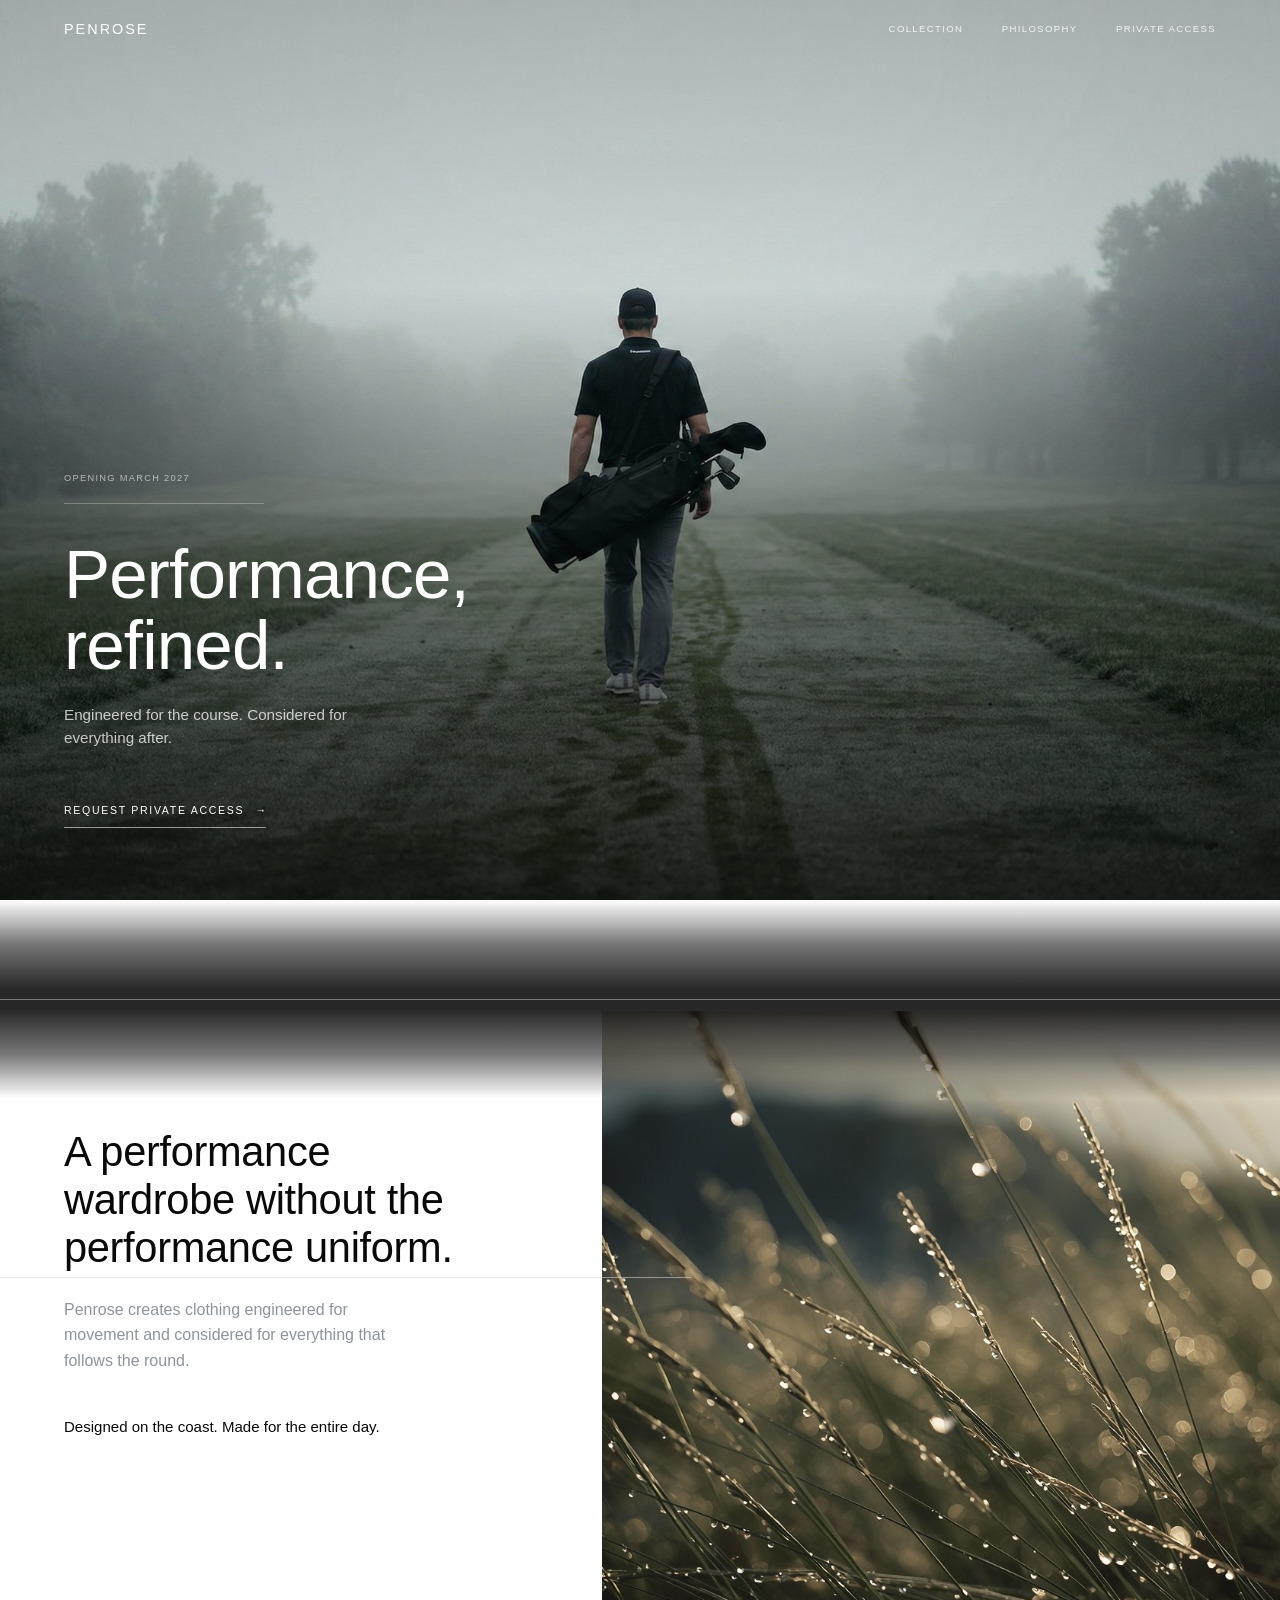
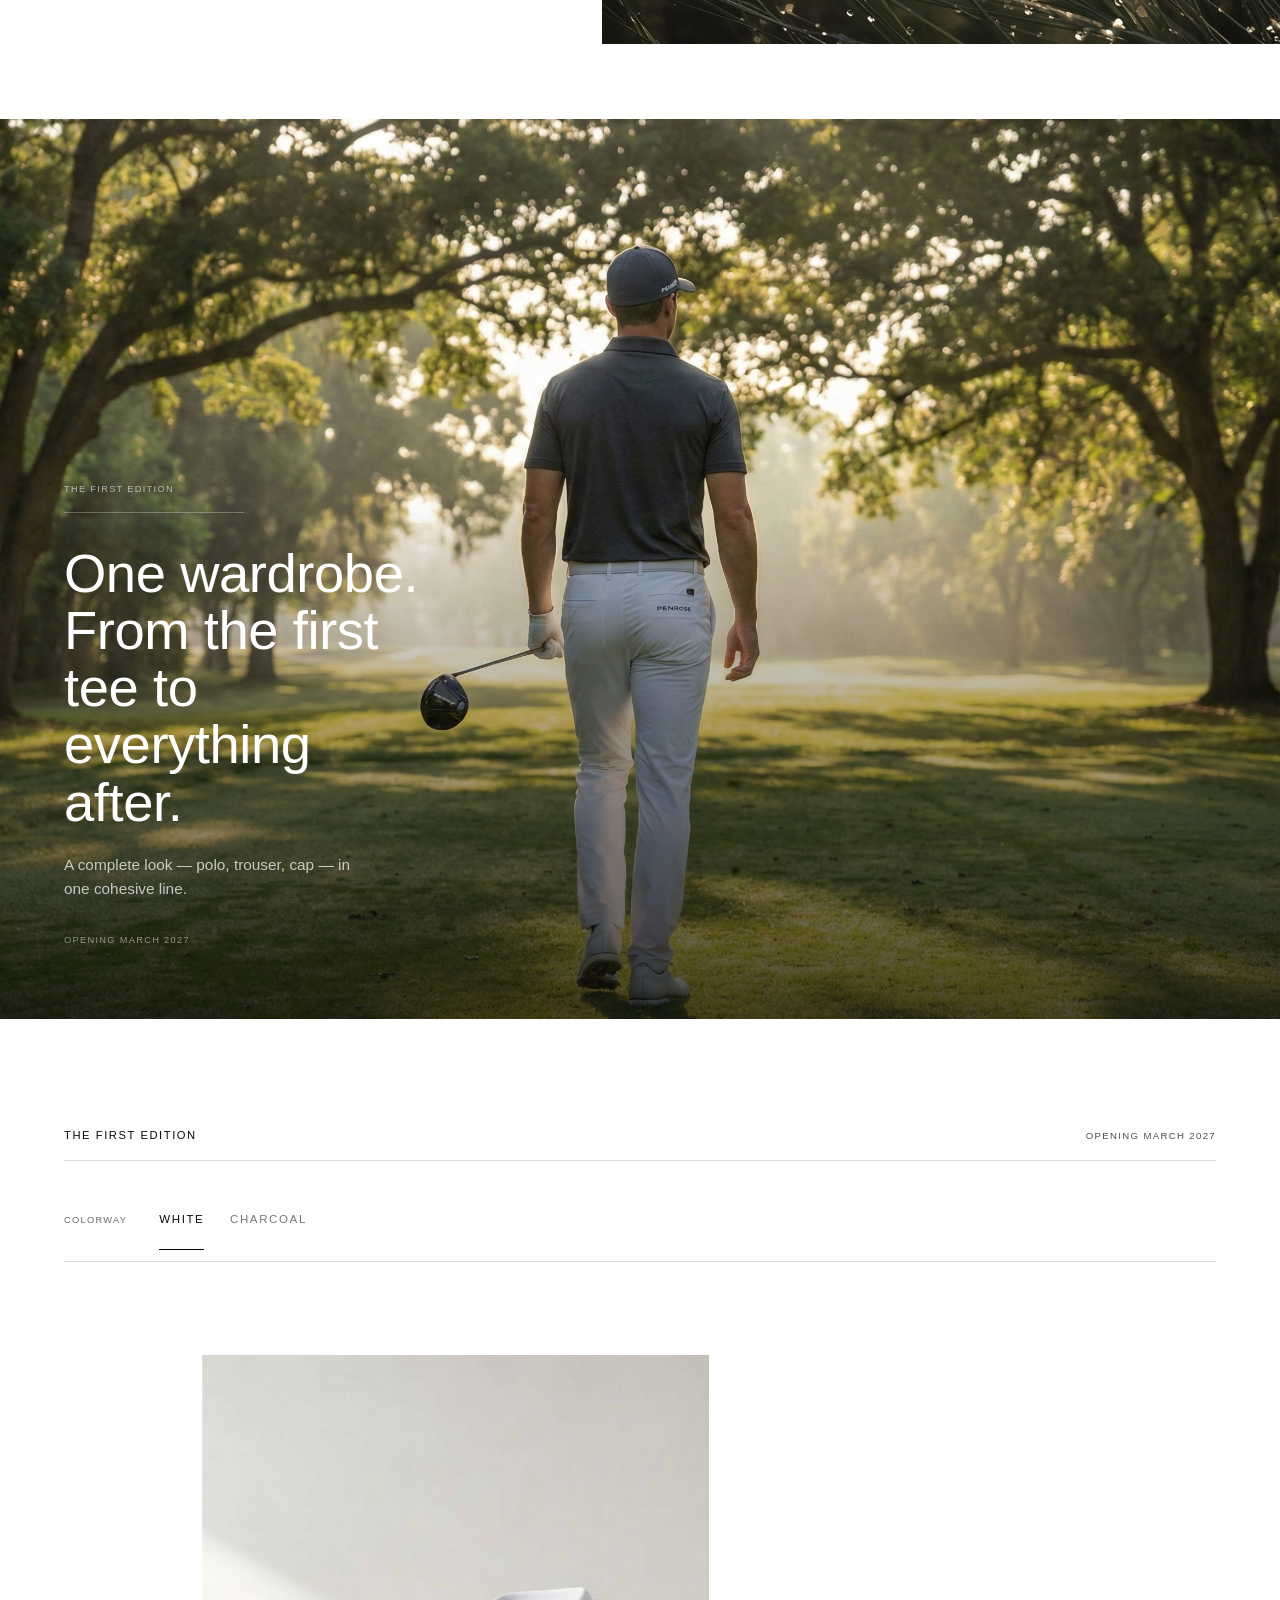
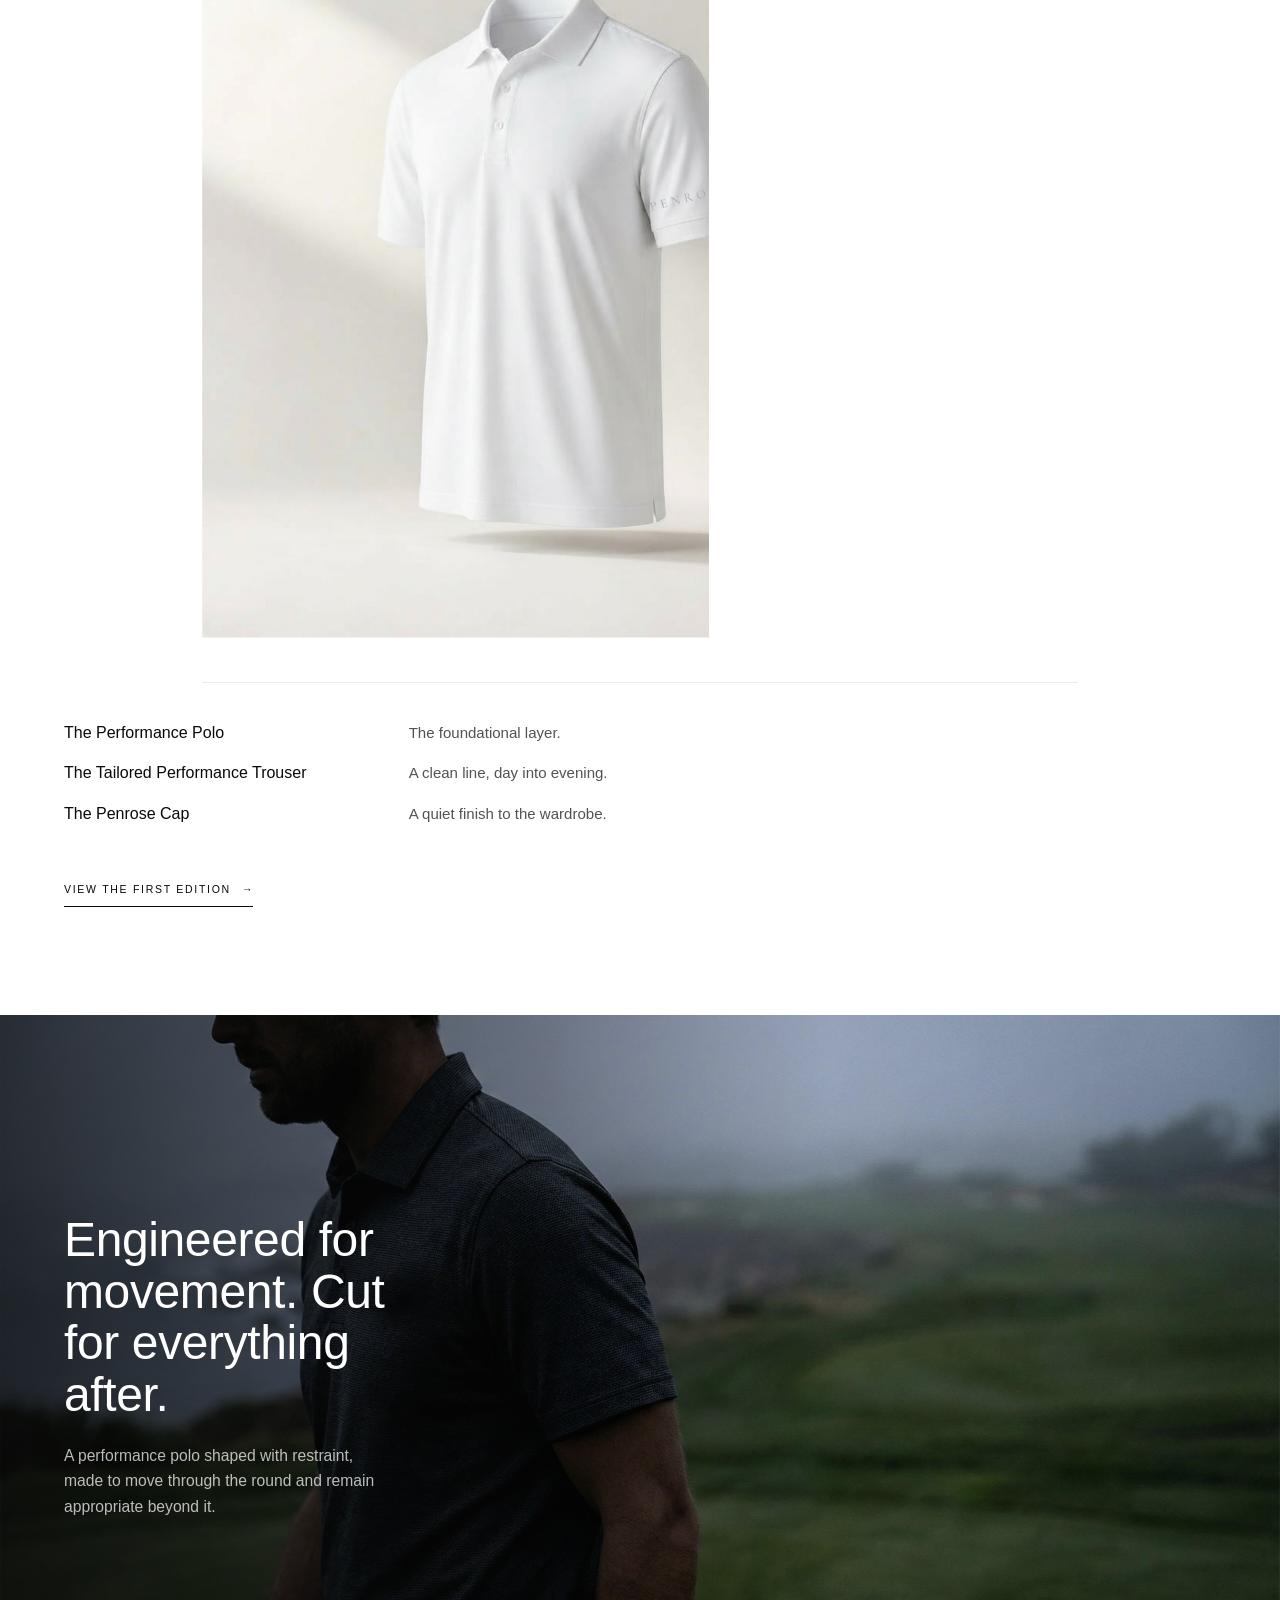
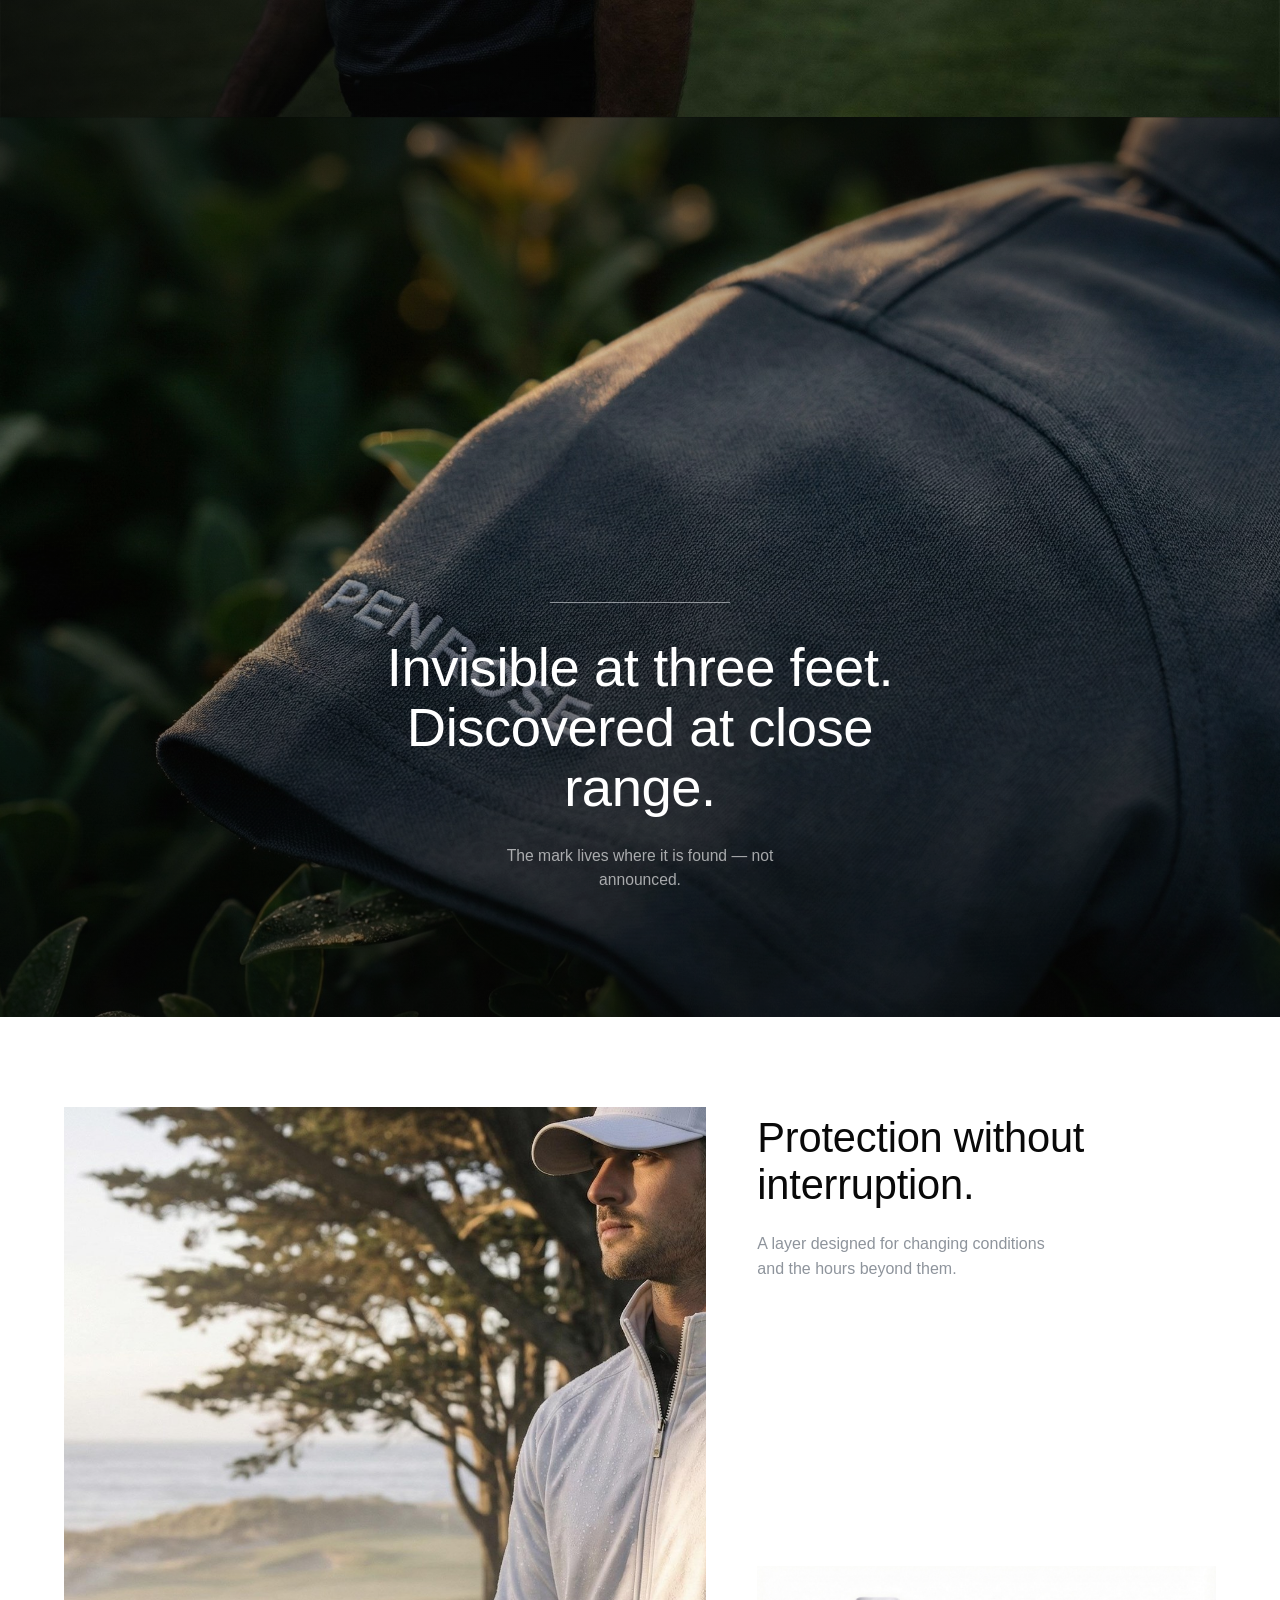
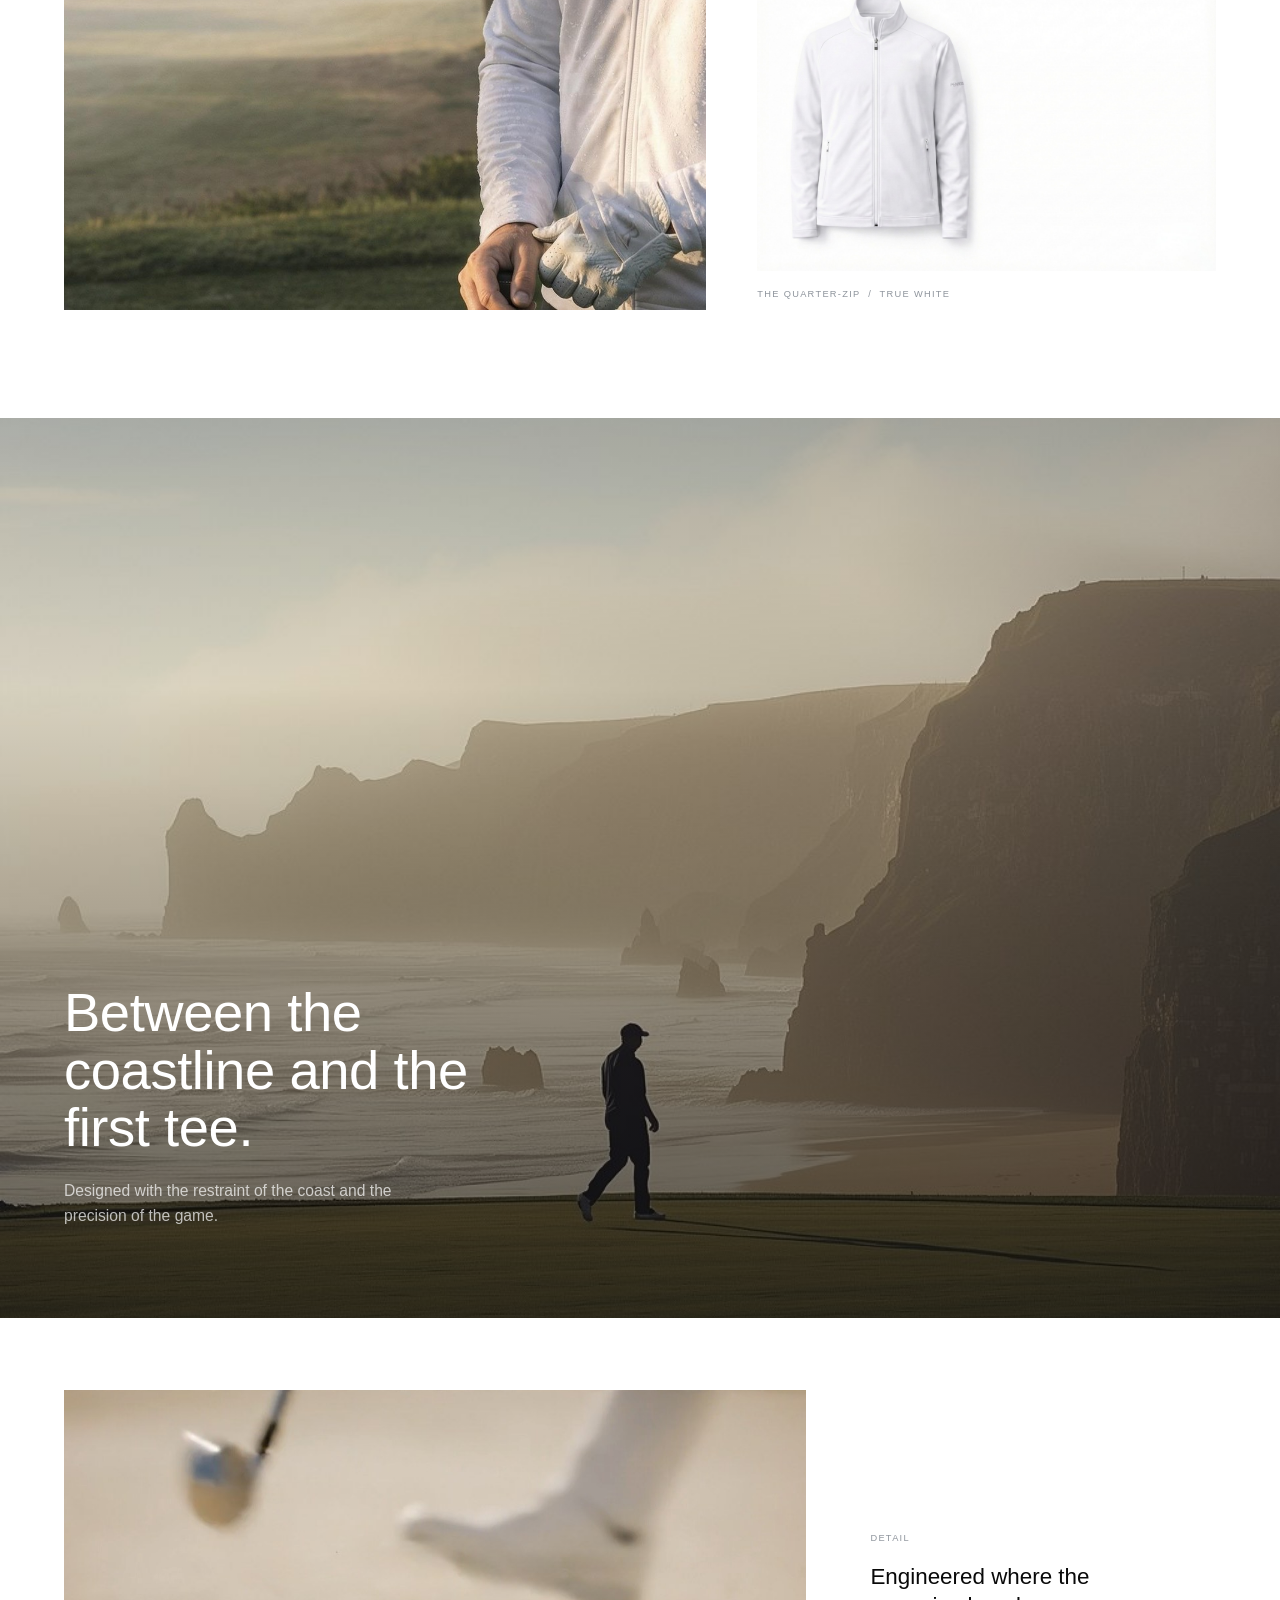
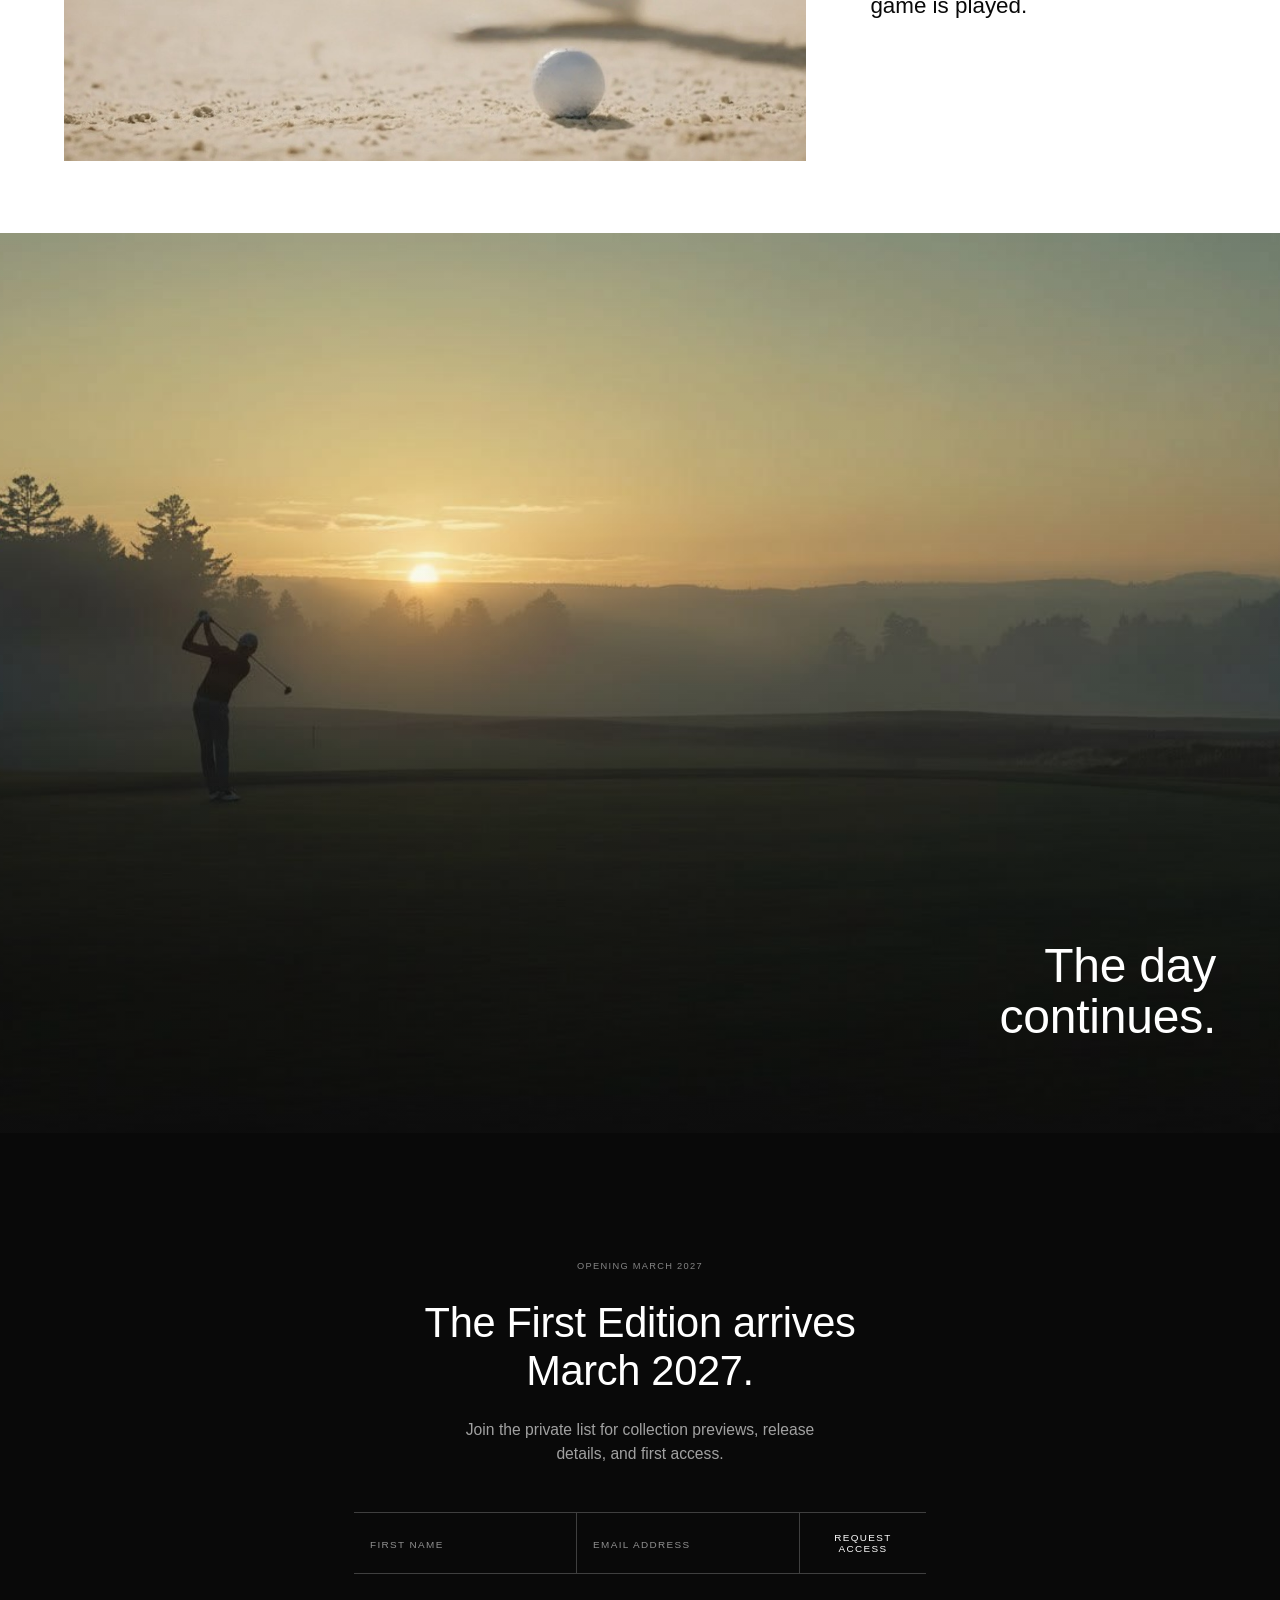
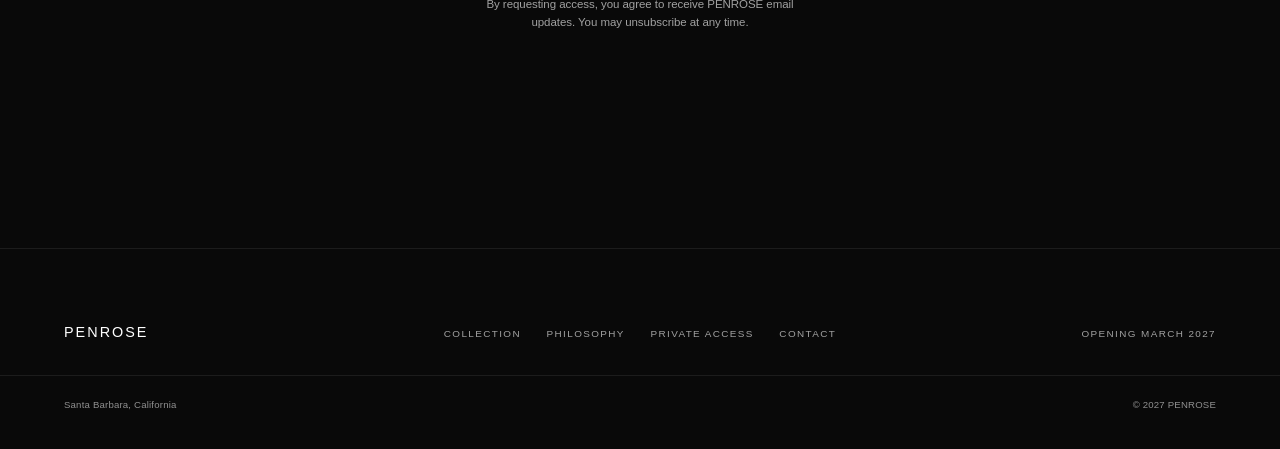
==== commit d8196a75: "Implement autofill styling for input fields Add styles to override Safari and Chrome autofill backgr" ====
--- a/index.html
+++ b/index.html
@@ -823,6 +823,19 @@
   background: rgba(255, 255, 255, 0.04);
   outline: none;
 }
+     /* Kill Safari + Chrome autofill's yellow highlight on the near-black form.
+   The trick: an inset box-shadow the size of the field paints OVER WebKit's
+   autofill background. -webkit-text-fill-color keeps the text visible in white.
+   The huge transition delay is a well-known hack to defeat re-application. */
+.access-form input:-webkit-autofill,
+.access-form input:-webkit-autofill:hover,
+.access-form input:-webkit-autofill:focus,
+.access-form input:-webkit-autofill:active {
+  -webkit-box-shadow: 0 0 0 100px var(--near-black) inset !important;
+  -webkit-text-fill-color: var(--white) !important;
+  caret-color: var(--white);
+  transition: background-color 5000s ease-in-out 0s;
+}
 .access-form button {
   background: transparent; border: none; cursor: pointer; color: var(--white);
   padding: 1.2rem 1.6rem;
@@ -1219,7 +1232,7 @@
 
 <!-- 12 · Private Access
      Klaviyo client subscriptions endpoint. Public Site ID only (UkaUiB) — no server key.
-     List: PENROSE Private Access (JWkk3U). Double opt-in — success message must NOT
+     List: PENROSE Private Access (WJkk3U). Double opt-in — success message must NOT
      claim the visitor is subscribed until they confirm via Klaviyo email. -->
 <section class="private-access" id="private-access" data-nav-state="light">
   <div class="inner">
@@ -1403,7 +1416,7 @@
     const msg = document.getElementById('formMsg');
     const submitBtn = document.getElementById('accessSubmit');
     const KLAVIYO_COMPANY_ID = 'UkaUiB';                                    /* public — safe to expose in client code */
-    const KLAVIYO_LIST_ID    = 'JWkk3U';                                    /* PENROSE Private Access */
+    const KLAVIYO_LIST_ID    = 'WJkk3U';                                    /* PENROSE Private Access */
     const KLAVIYO_ENDPOINT   = 'https://a.klaviyo.com/client/subscriptions?company_id=' + KLAVIYO_COMPANY_ID;
     const CUSTOM_SOURCE      = 'PENROSE Private Access — Homepage';
     const originalBtnLabel   = submitBtn.textContent;
